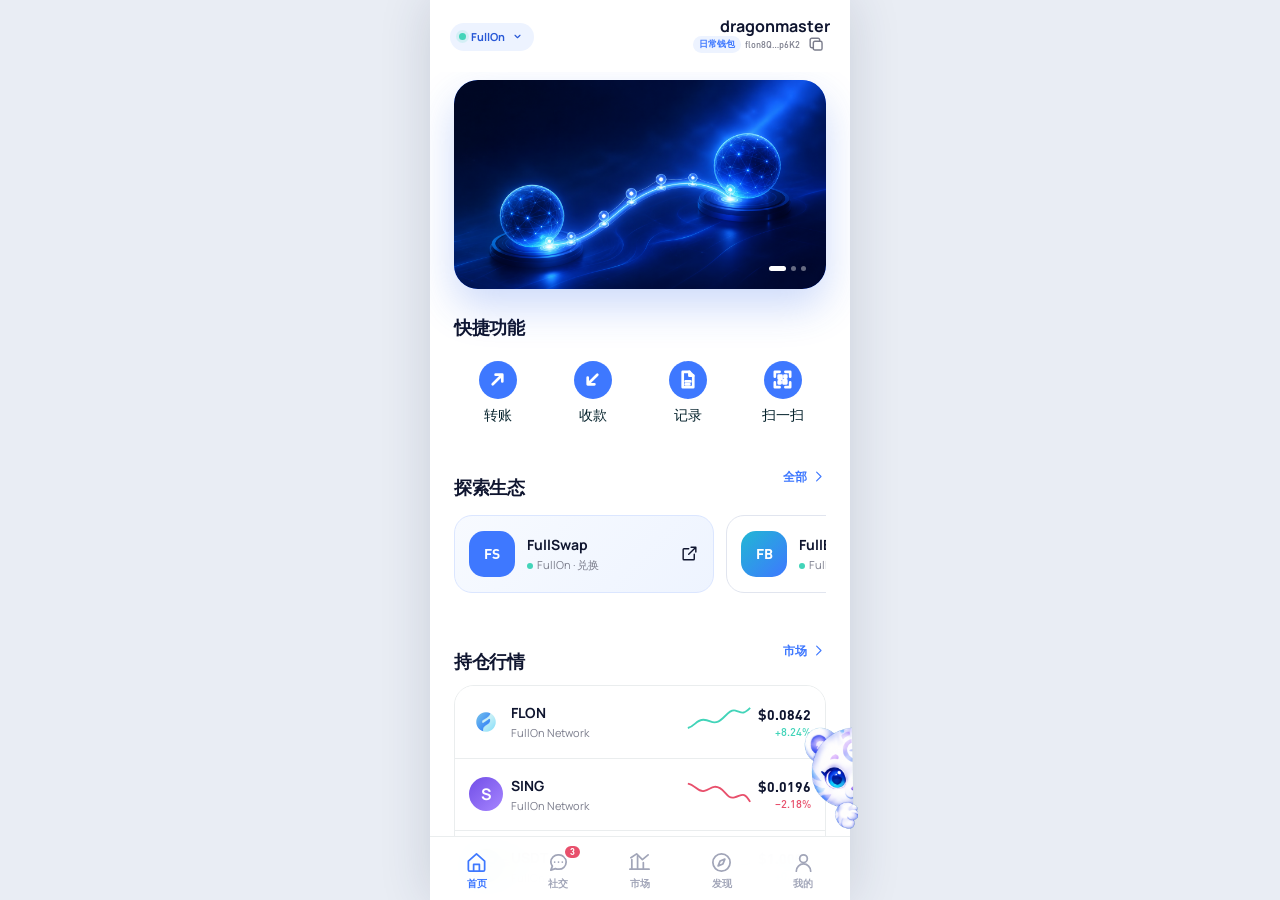
==== UI&UX/v1/index.html @ ede5edf1 "feat(ui): 新增 Hufu Wallet 移动端 UI 设计规范与交互原型 - 新增 .ui-design 设计工作区与 DESIGN.md 设计规范 - 新增 UI&UX 与原型设计 v1 " ====
<!doctype html>
<html lang="zh-CN">
<head>
  <meta charset="utf-8">
  <meta name="viewport" content="width=device-width, initial-scale=1, viewport-fit=cover">
  <meta name="theme-color" content="#ffffff">
  <meta name="description" content="Hufu Wallet · UI/UX v1 正式视觉设计稿">
  <title>Hufu Wallet · UI/UX v1</title>
  <link rel="stylesheet" href="ui.css?v=31">
</head>
<body>
  <a class="skip-link" href="#main-content">跳到主要内容</a>
  <svg class="svg-sprite" aria-hidden="true">
    <symbol id="i-home" viewBox="0 0 24 24"><path d="M3.5 10.5 12 3l8.5 7.5v9a1.5 1.5 0 0 1-1.5 1.5H5a1.5 1.5 0 0 1-1.5-1.5z"/><path d="M9 21v-7h6v7"/></symbol>
    <symbol id="i-social" viewBox="0 0 24 24"><path d="M20 11.5a7.5 7.5 0 0 1-8 7.5 9.4 9.4 0 0 1-3.2-.6L4 20l1.6-4.2A7.6 7.6 0 0 1 4 11.5 7.5 7.5 0 0 1 12 4a7.5 7.5 0 0 1 8 7.5Z"/><path d="M8 11.5h.01M12 11.5h.01M16 11.5h.01"/></symbol>
    <symbol id="i-market" viewBox="0 0 24 24"><path d="M4 19V9M10 19V5M16 19v-7M22 19H2"/><path d="m3 7 6-4 6 6 6-5"/></symbol>
    <symbol id="i-discover" viewBox="0 0 24 24"><circle cx="12" cy="12" r="9"/><path d="m15.5 8.5-2 5-5 2 2-5z"/></symbol>
    <symbol id="i-profile" viewBox="0 0 24 24"><circle cx="12" cy="8" r="4"/><path d="M4.5 21a7.5 7.5 0 0 1 15 0"/></symbol>
    <symbol id="i-chevron" viewBox="0 0 24 24"><path d="m8 10 4 4 4-4"/></symbol>
    <symbol id="i-right" viewBox="0 0 24 24"><path d="m9 5 7 7-7 7"/></symbol>
    <symbol id="i-copy" viewBox="0 0 24 24"><rect x="8" y="8" width="11" height="11" rx="2"/><path d="M16 8V6a2 2 0 0 0-2-2H6a2 2 0 0 0-2 2v8a2 2 0 0 0 2 2h2"/></symbol>
    <symbol id="i-bell" viewBox="0 0 24 24"><path d="M18 8a6 6 0 0 0-12 0c0 7-3 7-3 9h18c0-2-3-2-3-9"/><path d="M10 21h4"/></symbol>
    <symbol id="i-settings" viewBox="0 0 24 24"><circle cx="12" cy="12" r="3"/><path d="M19.4 15a1.8 1.8 0 0 0 .4 2l.1.1-2.8 2.8-.1-.1a1.8 1.8 0 0 0-2-.4 1.8 1.8 0 0 0-1.1 1.6v.2H10V21a1.8 1.8 0 0 0-1.1-1.6 1.8 1.8 0 0 0-2 .4l-.1.1L4 17.1l.1-.1a1.8 1.8 0 0 0 .4-2A1.8 1.8 0 0 0 3 13.9h-.2V10H3a1.8 1.8 0 0 0 1.6-1.1 1.8 1.8 0 0 0-.4-2L4 6.8 6.8 4l.1.1a1.8 1.8 0 0 0 2 .4A1.8 1.8 0 0 0 10 3V2.8h3.9V3a1.8 1.8 0 0 0 1.1 1.6 1.8 1.8 0 0 0 2-.4l.1-.1 2.8 2.8-.1.1a1.8 1.8 0 0 0-.4 2 1.8 1.8 0 0 0 1.6 1.1h.2V14H21a1.8 1.8 0 0 0-1.6 1Z"/></symbol>
    <symbol id="i-search" viewBox="0 0 24 24"><circle cx="11" cy="11" r="7"/><path d="m20 20-4-4"/></symbol>
    <symbol id="i-send" viewBox="0 0 24 24"><path d="m21 3-7 18-4-7-7-4z"/><path d="M10 14 21 3"/></symbol>
    <symbol id="i-receive" viewBox="0 0 24 24"><path d="M12 3v12M7 10l5 5 5-5"/><path d="M5 21h14"/></symbol>
    <symbol id="i-history" viewBox="0 0 24 24"><path d="M3 12a9 9 0 1 0 3-6.7L3 8"/><path d="M3 3v5h5M12 7v5l3 2"/></symbol>
    <symbol id="i-scan" viewBox="0 0 24 24"><path d="M4 9V4h5M15 4h5v5M20 15v5h-5M9 20H4v-5"/><path d="M8 8h3v3H8zM14 8h2v2h-2zM8 14h2v2H8zM13 13h3v3h-3z"/></symbol>
    <symbol id="i-transfer-up" viewBox="0 0 24 24"><path d="M7 17 17 7M10 7h7v7"/></symbol>
    <symbol id="i-receive-down" viewBox="0 0 24 24"><path d="M17 7 7 17M14 17H7v-7"/></symbol>
    <symbol id="i-transaction-file" viewBox="0 0 24 24"><path d="M7 4h7l4 4v12H7z"/><path d="M14 4v4h4M10 14h5M10 17h4"/></symbol>
    <symbol id="i-plus" viewBox="0 0 24 24"><path d="M12 5v14M5 12h14"/></symbol>
    <symbol id="i-more" viewBox="0 0 24 24"><circle cx="5" cy="12" r="1"/><circle cx="12" cy="12" r="1"/><circle cx="19" cy="12" r="1"/></symbol>
    <symbol id="i-eye" viewBox="0 0 24 24"><path d="M2 12s3.5-6 10-6 10 6 10 6-3.5 6-10 6S2 12 2 12Z"/><circle cx="12" cy="12" r="2.5"/></symbol>
    <symbol id="i-eye-off" viewBox="0 0 24 24"><path d="m3 3 18 18M10.5 6.2A10.4 10.4 0 0 1 12 6c6.5 0 10 6 10 6a17 17 0 0 1-2.2 2.8M6.2 6.2A16.3 16.3 0 0 0 2 12s3.5 6 10 6a9.8 9.8 0 0 0 3.8-.7"/></symbol>
    <symbol id="i-shield" viewBox="0 0 24 24"><path d="M12 3 4.5 6v5.5c0 4.8 3.2 8 7.5 9.5 4.3-1.5 7.5-4.7 7.5-9.5V6z"/><path d="m9 12 2 2 4-4"/></symbol>
    <symbol id="i-wallet" viewBox="0 0 24 24"><path d="M4 6.5h14a2 2 0 0 1 2 2V19H5a2 2 0 0 1-2-2V6a2 2 0 0 1 2-2h11"/><path d="M15 11h6v4h-6a2 2 0 0 1 0-4Z"/></symbol>
    <symbol id="i-grid" viewBox="0 0 24 24"><rect x="4" y="4" width="6" height="6" rx="1"/><rect x="14" y="4" width="6" height="6" rx="1"/><rect x="4" y="14" width="6" height="6" rx="1"/><rect x="14" y="14" width="6" height="6" rx="1"/></symbol>
    <symbol id="i-spark" viewBox="0 0 24 24"><path d="m12 2 1.4 5.1L18 9l-4.6 1.9L12 16l-1.4-5.1L6 9l4.6-1.9zM19 15l.7 2.3L22 18l-2.3.7L19 21l-.7-2.3L16 18l2.3-.7z"/></symbol>
    <symbol id="i-close" viewBox="0 0 24 24"><path d="m6 6 12 12M18 6 6 18"/></symbol>
    <symbol id="i-minimize" viewBox="0 0 24 24"><path d="M6 12h12"/></symbol>
    <symbol id="i-expand" viewBox="0 0 24 24"><path d="M9 4H4v5M15 4h5v5M20 15v5h-5M4 15v5h5"/></symbol>
    <symbol id="i-external" viewBox="0 0 24 24"><path d="M14 4h6v6M20 4l-9 9"/><path d="M18 13v6a1 1 0 0 1-1 1H5a1 1 0 0 1-1-1V7a1 1 0 0 1 1-1h6"/></symbol>
    <symbol id="i-lock" viewBox="0 0 24 24"><rect x="5" y="10" width="14" height="11" rx="2"/><path d="M8 10V7a4 4 0 0 1 8 0v3"/></symbol>
    <symbol id="i-user-plus" viewBox="0 0 24 24"><circle cx="9" cy="8" r="4"/><path d="M2 21a7 7 0 0 1 14 0M19 8v6M16 11h6"/></symbol>
  </svg>

  <div id="app-frame">
    <main id="main-content" class="page-stack">
      <!-- ============ 首页 ============ -->
      <section class="page-view is-active" data-view="home" aria-labelledby="home-title">
        <header class="appbar home-appbar">
          <button class="network-pill" type="button" data-action="open-wallet" aria-label="切换当前网络">
            <span class="network-dot"></span>
            <span class="wallet-network">FullOn</span>
            <svg class="icon icon-xs"><use href="#i-chevron"></use></svg>
          </button>
          <div class="account-main">
            <button class="account-wallet-button" type="button" data-action="open-wallet" aria-label="切换当前钱包">
              <span class="account-copy">
                <strong class="account-nickname context-label">dragonmaster</strong>
                <span class="account-address-line"><span class="account-tag wallet-name">日常钱包</span><span class="header-account-meta"><span class="wallet-address">flon8Q…p6K2</span></span></span>
              </span>
            </button>
            <button class="account-address-copy" type="button" data-action="copy-address" aria-label="复制当前钱包地址"><svg class="icon icon-sm"><use href="#i-copy"></use></svg></button>
          </div>
        </header>

        <div class="page-content home-content">
          <h1 id="home-title" class="sr-only">首页</h1>

          <section class="home-state-card" data-home-state-card hidden aria-live="polite">
            <span class="state-illustration"><svg class="icon icon-lg"><use href="#i-wallet"></use></svg></span>
            <span class="eyebrow" data-state-kicker>开始使用 Hufu</span>
            <h2 data-state-title>创建你的第一个钱包</h2>
            <p data-state-copy>创建、导入钱包，或通过 RWID 恢复账户控制权。</p>
            <div class="state-actions" data-state-actions></div>
          </section>

          <section class="hero-carousel" aria-label="FullBridge 重点推荐" data-hero-carousel>
            <button class="hero-carousel-link" type="button" data-action="open-bridge" aria-label="查看 FullBridge 跨链推荐">
              <span class="hero-carousel-track">
                <span class="hero-slide is-active" data-hero-slide><img src="assets/images/home/banner/fullbridge-path.png" alt=""></span>
                <span class="hero-slide" data-hero-slide><img src="assets/images/home/banner/fullbridge-networks.png" alt=""></span>
                <span class="hero-slide" data-hero-slide><img src="assets/images/home/banner/fullbridge-tracking.png" alt=""></span>
              </span>
            </button>
            <div class="hero-pagination" aria-hidden="true">
              <span class="is-active" data-hero-dot="0"></span>
              <span data-hero-dot="1"></span>
              <span data-hero-dot="2"></span>
            </div>
          </section>

          <section class="quick-section" aria-labelledby="quick-title">
            <div class="section-heading compact-heading"><h2 id="quick-title">快捷功能</h2></div>
            <div class="quick-grid" role="group" aria-label="首页快捷功能">
              <button class="quick-action" type="button" data-action="open-transfer">
                <span class="quick-icon"><span class="quick-icon-front"><svg class="icon"><use href="#i-transfer-up"></use></svg></span></span>
                <span class="quick-label">转账</span>
              </button>
              <button class="quick-action" type="button" data-action="open-receive">
                <span class="quick-icon"><span class="quick-icon-front"><svg class="icon"><use href="#i-receive-down"></use></svg></span></span>
                <span class="quick-label">收款</span>
              </button>
              <button class="quick-action quick-action-history" type="button" data-action="open-history">
                <span class="quick-icon"><span class="quick-icon-front"><svg class="icon"><use href="#i-transaction-file"></use></svg></span></span>
                <span class="quick-label">记录</span>
              </button>
              <button class="quick-action quick-action-scan" type="button" data-action="open-scan">
                <span class="quick-icon"><span class="quick-icon-front"><svg class="icon"><use href="#i-scan"></use></svg></span></span>
                <span class="quick-label">扫一扫</span>
              </button>
            </div>
          </section>

          <section aria-labelledby="ecosystem-title">
            <div class="section-heading">
              <h2 id="ecosystem-title">探索生态</h2>
              <button class="text-link" type="button" data-view-target="discover">全部<svg class="icon icon-xs"><use href="#i-right"></use></svg></button>
            </div>
            <div class="dapp-scroller">
              <button class="dapp-card dapp-card-primary" type="button" data-action="open-dapp" data-dapp="FullSwap" data-domain="fullswap.flon.network" data-network="FullOn">
                <span class="dapp-logo logo-swap">FS</span>
                <span class="dapp-copy"><strong>FullSwap</strong><small><span class="verified-dot"></span>FullOn · 兑换</small></span>
                <svg class="icon icon-sm"><use href="#i-external"></use></svg>
              </button>
              <button class="dapp-card" type="button" data-action="open-bridge">
                <span class="dapp-logo logo-bridge">FB</span>
                <span class="dapp-copy"><strong>FullBridge</strong><small><span class="verified-dot"></span>FullOn · 跨链</small></span>
                <svg class="icon icon-sm"><use href="#i-external"></use></svg>
              </button>
            </div>
          </section>

          <section aria-labelledby="holding-title">
            <div class="section-heading">
              <h2 id="holding-title">持仓行情</h2>
              <button class="text-link" type="button" data-view-target="market">市场<svg class="icon icon-xs"><use href="#i-right"></use></svg></button>
            </div>
            <div class="market-card">
              <button class="market-row" type="button" data-action="open-market-detail" data-symbol="FLON">
                <img class="coin-logo" src="assets/images/dapplogo/flon.png" alt="FLON">
                <span class="coin-name"><strong>FLON</strong><small>FullOn Network</small></span>
                <span class="sparkline up-line" aria-hidden="true"><svg viewBox="0 0 72 28"><path d="M2 24c8-2 9-9 17-9s9 5 16 2 12-14 19-12 8 5 16-3"/></svg></span>
                <span class="price"><strong>$0.0842</strong><small class="up">+8.24%</small></span>
              </button>
              <button class="market-row" type="button" data-action="open-market-detail" data-symbol="SING">
                <span class="coin-logo letter-logo sing-logo">S</span>
                <span class="coin-name"><strong>SING</strong><small>FullOn Network</small></span>
                <span class="sparkline down-line" aria-hidden="true"><svg viewBox="0 0 72 28"><path d="M2 5c8 1 11 10 18 8s10-7 17-3 8 12 16 10 10-7 17 5"/></svg></span>
                <span class="price"><strong>$0.0196</strong><small class="down">−2.18%</small></span>
              </button>
              <button class="market-row" type="button" data-action="open-market-detail" data-symbol="USDT">
                <img class="coin-logo" src="assets/images/icon/USDT.png" alt="USDT">
                <span class="coin-name"><strong>USDT</strong><small>FullOn Network</small></span>
                <span class="sparkline up-line" aria-hidden="true"><svg viewBox="0 0 72 28"><path d="M2 18c8 0 10-3 18-2s10 4 17 2 11-5 17-4 10 2 16-1"/></svg></span>
                <span class="price"><strong>$1.0002</strong><small class="up">+0.02%</small></span>
              </button>
            </div>
          </section>

          <section aria-labelledby="news-title">
            <div class="section-heading"><h2 id="news-title">市场快讯</h2><button class="text-link" type="button" data-action="toast" data-message="已加载更多市场快讯">更多<svg class="icon icon-xs"><use href="#i-right"></use></svg></button></div>
            <div class="news-list" role="list">
              <article class="news-card" role="listitem">
                <h3>FullBridge 新增跨链状态追踪能力</h3>
                <p>每一步链上确认都能被清晰识别，异常状态支持快速定位。</p>
                <time datetime="2026-08-05T12:30:00+08:00">12:30 · 来源 FullOn Network</time>
              </article>
              <article class="news-card" role="listitem">
                <h3>FullOn 网络 Gas 费回落至本周低位</h3>
                <p>当前链上交易成本较昨日下降，转账与合约交互活跃度同步回升。</p>
                <time datetime="2026-08-05T11:45:00+08:00">11:45 · 来源 链上数据</time>
              </article>
              <article class="news-card" role="listitem">
                <h3>USDT 跨链流动性持续提升</h3>
                <p>主要流动性池深度保持稳定，近一小时大额兑换滑点有所收窄。</p>
                <time datetime="2026-08-05T10:20:00+08:00">10:20 · 来源 市场数据</time>
              </article>
            </div>
          </section>
        </div>
      </section>

      <!-- ============ 社交 ============ -->
      <section class="page-view" data-view="social" aria-labelledby="social-title" hidden>
        <header class="appbar">
          <div><span class="eyebrow">钱包身份已连接</span><h1 id="social-title">社交</h1></div>
          <div class="appbar-actions">
            <button class="icon-button" type="button" aria-label="搜索用户"><svg class="icon"><use href="#i-search"></use></svg></button>
            <button class="icon-button" type="button" aria-label="添加联系人"><svg class="icon"><use href="#i-user-plus"></use></svg></button>
          </div>
        </header>
        <div class="page-content social-content">
          <button class="search-field" type="button" data-action="toast" data-message="搜索用户、群聊或钱包账户名"><svg class="icon icon-sm"><use href="#i-search"></use></svg><span>搜索用户、群聊或账户名</span></button>
          <section aria-labelledby="recent-dapp-title">
            <div class="section-heading compact-heading"><h2 id="recent-dapp-title">最近访问</h2><button class="text-link" type="button" data-view-target="discover">管理</button></div>
            <div class="recent-dapps">
              <button type="button" data-action="open-dapp" data-dapp="FullSwap" data-domain="fullswap.flon.network" data-network="FullOn"><span class="dapp-logo logo-swap">FS</span><span>FullSwap</span></button>
              <button type="button" data-action="open-bridge"><span class="dapp-logo logo-bridge">FB</span><span>FullBridge</span></button>
              <button type="button" data-action="toast" data-message="发现更多 FullOn 生态应用"><span class="dapp-logo logo-more"><svg class="icon"><use href="#i-grid"></use></svg></span><span>更多</span></button>
            </div>
          </section>
          <section aria-labelledby="messages-title">
            <div class="section-heading compact-heading"><h2 id="messages-title">消息</h2><span class="section-meta">3 条未读</span></div>
            <div class="chat-list">
              <button class="chat-row" type="button" data-action="toast" data-message="打开 FullOn Builder 群聊">
                <span class="chat-avatar group-avatar">FO<span class="online-dot"></span></span>
                <span class="chat-copy"><span><strong>FullOn Builder</strong><time>12:48</time></span><small>Leo：新的跨链状态页已经上线</small></span>
                <span class="unread-badge">2</span>
              </button>
              <button class="chat-row" type="button" data-action="toast" data-message="打开 Alice 的会话">
                <span class="chat-avatar alice-avatar">A<span class="online-dot"></span></span>
                <span class="chat-copy"><span><strong>Alice.flon</strong><time>昨天</time></span><small>收到了，感谢！</small></span>
                <span class="unread-badge">1</span>
              </button>
              <button class="chat-row" type="button" data-action="toast" data-message="打开 Web3 安全课堂">
                <span class="chat-avatar safety-avatar"><svg class="icon"><use href="#i-shield"></use></svg></span>
                <span class="chat-copy"><span><strong>Web3 安全课堂</strong><time>周一</time></span><small>不要向任何人分享助记词</small></span>
              </button>
              <button class="chat-row" type="button" data-action="toast" data-message="打开 Bob 的会话">
                <span class="chat-avatar bob-avatar">B</span>
                <span class="chat-copy"><span><strong>Bob.sol</strong><time>8月2日</time></span><small>[DApp 卡片] FullSwap</small></span>
              </button>
            </div>
          </section>
          <aside class="security-note"><svg class="icon"><use href="#i-shield"></use></svg><p><strong>资产操作始终由你确认</strong><span>聊天消息不会自动触发转账、授权或签名。</span></p></aside>
        </div>
      </section>

      <!-- ============ 市场 ============ -->
      <section class="page-view" data-view="market" aria-labelledby="market-title" hidden>
        <header class="appbar">
          <div><span class="eyebrow">公开市场数据</span><h1 id="market-title">市场</h1></div>
          <button class="icon-button" type="button" aria-label="搜索币种"><svg class="icon"><use href="#i-search"></use></svg></button>
        </header>
        <div class="page-content market-content">
          <div class="segmented-control" role="tablist" aria-label="行情分类">
            <button class="is-active" type="button" role="tab" aria-selected="true">自选</button>
            <button type="button" role="tab" aria-selected="false">FullOn</button>
            <button type="button" role="tab" aria-selected="false">主流币</button>
          </div>
          <section class="market-hero" aria-labelledby="flon-market-title">
            <div class="market-hero-top"><div><span class="coin-pair">FLON / USDT</span><h2 id="flon-market-title">$0.0842</h2><span class="up">+8.24% 今日</span></div><span class="live-pill"><span></span>实时</span></div>
            <svg class="large-chart" viewBox="0 0 340 112" role="img" aria-label="FLON 今日价格呈上升趋势"><defs><linearGradient id="chartFill" x1="0" y1="0" x2="0" y2="1"><stop offset="0" stop-color="#42d4b9" stop-opacity=".3"/><stop offset="1" stop-color="#42d4b9" stop-opacity="0"/></linearGradient></defs><path class="chart-area" d="M0 92C25 84 36 89 56 71s31-10 51-19 30-32 54-21 37 16 60 3 29-6 49-15 37-3 70-19V112H0Z"/><path class="chart-line" d="M0 92C25 84 36 89 56 71s31-10 51-19 30-32 54-21 37 16 60 3 29-6 49-15 37-3 70-19"/></svg>
            <div class="chart-range"><button type="button">1H</button><button class="is-active" type="button">1D</button><button type="button">1W</button><button type="button">1M</button><button type="button">1Y</button></div>
            <button class="secondary-button market-cta" type="button" data-action="open-dapp" data-dapp="FullSwap" data-domain="fullswap.flon.network" data-network="FullOn">前往 FullSwap 市场<svg class="icon icon-sm"><use href="#i-external"></use></svg></button>
          </section>
          <section aria-labelledby="market-list-title">
            <div class="section-heading compact-heading"><h2 id="market-list-title">行情列表</h2><span class="section-meta">更新于 13:42</span></div>
            <div class="market-card market-card-flat">
              <button class="market-row market-row-wide" type="button" data-action="open-market-detail" data-symbol="FLON"><img class="coin-logo" src="assets/images/dapplogo/flon.png" alt="FLON"><span class="coin-name"><strong>FLON</strong><small>FLON / USDT</small></span><span class="price"><strong>$0.0842</strong><small class="up">+8.24%</small></span></button>
              <button class="market-row market-row-wide" type="button" data-action="open-market-detail" data-symbol="SING"><span class="coin-logo letter-logo sing-logo">S</span><span class="coin-name"><strong>SING</strong><small>SING / USDT</small></span><span class="price"><strong>$0.0196</strong><small class="down">−2.18%</small></span></button>
              <button class="market-row market-row-wide" type="button" data-action="open-market-detail" data-symbol="BTC"><img class="coin-logo" src="assets/images/icon/BTC.png" alt="BTC"><span class="coin-name"><strong>Bitcoin</strong><small>BTC / USDT</small></span><span class="price"><strong>$116,842</strong><small class="up">+1.46%</small></span></button>
              <button class="market-row market-row-wide" type="button" data-action="open-market-detail" data-symbol="ETH"><img class="coin-logo" src="assets/images/icon/ETH.png" alt="ETH"><span class="coin-name"><strong>Ethereum</strong><small>ETH / USDT</small></span><span class="price"><strong>$3,742.16</strong><small class="down">−0.62%</small></span></button>
            </div>
          </section>
          <aside class="data-note"><span>数据仅供参考，不构成投资建议</span><button type="button" data-action="toast" data-message="行情数据来源与更新时间说明">数据说明</button></aside>
        </div>
      </section>

      <!-- ============ 发现 ============ -->
      <section class="page-view" data-view="discover" aria-labelledby="discover-title" hidden>
        <header class="appbar discover-appbar">
          <h1 id="discover-title" class="sr-only">发现</h1>
          <button class="search-field discover-header-search" type="button" data-action="toast" data-message="搜索 DApp 名称、类型或域名"><svg class="icon icon-sm"><use href="#i-search"></use></svg><span>搜索 DApp 名称、类型或域名</span></button>
          <button class="icon-button discover-history-button" type="button" aria-label="DApp 浏览历史" title="DApp 浏览历史" data-action="toast" data-message="打开 DApp 浏览历史"><svg class="icon"><use href="#i-history"></use></svg></button>
        </header>
        <div class="page-content discover-content">
          <section class="featured-dapp" aria-label="FullOn 生态精选">
            <span class="featured-kicker">FULLON 精选</span>
            <h2>发现可信的<br>链上应用</h2>
            <p>打开前核对域名、网络和权限范围</p>
            <button type="button" data-action="open-dapp" data-dapp="FullSwap" data-domain="fullswap.flon.network" data-network="FullOn" data-logo="FS">探索 FullSwap<svg class="icon icon-sm"><use href="#i-right"></use></svg></button>
          </section>
          <div class="chain-chips" role="list" aria-label="公链筛选">
            <button class="is-active" type="button">全部</button><button type="button"><img src="assets/images/dapplogo/flon.png" alt="">FullOn</button><button type="button"><img src="assets/images/icon/ETH.png" alt="">Ethereum</button><button type="button"><span aria-hidden="true">◎</span>Solana</button>
          </div>
          <section aria-labelledby="fullon-apps-title">
            <div class="section-heading"><h2 id="fullon-apps-title">FullOn 生态</h2></div>
            <div class="discover-grid">
              <button class="discover-card" type="button" data-action="open-dapp" data-dapp="FullSwap" data-domain="fullswap.flon.network" data-network="FullOn" data-logo="FS"><span class="dapp-logo logo-swap">FS</span><span><strong>FullSwap</strong><small>兑换 · 流动性</small></span><span class="verified-label"><svg class="icon icon-xs"><use href="#i-shield"></use></svg>已核验</span></button>
              <button class="discover-card" type="button" data-action="open-dapp" data-dapp="FullBridge" data-domain="fullbridge.flon.network" data-network="FullOn" data-logo="FB"><span class="dapp-logo logo-bridge">FB</span><span><strong>FullBridge</strong><small>跨链 · 资产桥</small></span><span class="verified-label"><svg class="icon icon-xs"><use href="#i-shield"></use></svg>已核验</span></button>
              <button class="discover-card" type="button" data-action="open-dapp" data-dapp="FullOn RWA" data-domain="rwa.flon.network" data-network="FullOn" data-logo="R"><span class="dapp-logo logo-rwa">R</span><span><strong>FullOn RWA</strong><small>RWA · 资产服务</small></span><span class="verified-label"><svg class="icon icon-xs"><use href="#i-shield"></use></svg>已核验</span></button>
              <button class="discover-card" type="button" data-action="open-dapp" data-dapp="Red Packet" data-domain="redpacket.flon.network" data-network="FullOn" data-logo="RP"><span class="dapp-logo logo-redpacket">RP</span><span><strong>Red Packet</strong><small>社交 · 数字红包</small></span><span class="verified-label"><svg class="icon icon-xs"><use href="#i-shield"></use></svg>已核验</span></button>
            </div>
          </section>
          <aside class="security-note"><svg class="icon"><use href="#i-lock"></use></svg><p><strong>打开前始终确认</strong><span>DApp 名称、目标域名、当前网络与风险提示。</span></p></aside>
        </div>
      </section>

      <!-- ============ 我的 ============ -->
      <section class="page-view profile-view" data-view="profile" aria-labelledby="profile-title" hidden>
        <header class="appbar profile-appbar">
          <button class="profile-identity" type="button" data-action="toast" data-message="查看社交与链上身份"><img src="assets/images/about_us/hufu.png" alt="Hufu 头像"><span><span class="eyebrow">PROFILE</span><strong id="profile-title">dragonmaster</strong></span></button>
          <div class="appbar-actions"><button class="icon-button" type="button" aria-label="通知"><svg class="icon"><use href="#i-bell"></use></svg></button><button class="icon-button" type="button" aria-label="设置"><svg class="icon"><use href="#i-settings"></use></svg></button></div>
        </header>
        <div class="page-content profile-content">
          <section class="wallet-card" aria-labelledby="wallet-card-title">
            <div class="wallet-card-glow" aria-hidden="true"></div>
            <div class="wallet-card-top"><div><span>当前钱包</span><h2 id="wallet-card-title" class="wallet-name">日常钱包</h2></div><button class="wallet-switch" type="button" data-action="open-wallet"><span class="network-dot light-dot"></span><span class="wallet-network">FullOn</span><svg class="icon icon-xs"><use href="#i-chevron"></use></svg></button></div>
            <div class="wallet-value"><div class="wallet-value-label"><span>总资产估值</span><button type="button" aria-label="隐藏或显示资产" data-action="toggle-assets"><svg class="icon icon-sm asset-eye"><use href="#i-eye"></use></svg></button></div><strong class="asset-value">$24,860.42</strong><small class="asset-subvalue">≈ 24,856.90 USDT</small></div>
            <div class="wallet-card-footer"><div class="wallet-chain-account"><span><small>当前账户 · dragonmaster</small><strong class="wallet-address">flon8Q…p6K2</strong></span><button type="button" aria-label="复制当前钱包地址" data-action="copy-address"><svg class="icon icon-sm"><use href="#i-copy"></use></svg></button></div><button class="wallet-detail-button" type="button" data-action="toast" data-message="进入钱包详情：资产卡、快捷功能与完整资产列表">钱包详情<svg class="icon icon-sm"><use href="#i-right"></use></svg></button></div>
          </section>

          <section class="profile-section" aria-labelledby="asset-preview-title">
            <div class="section-heading compact-heading"><h2 id="asset-preview-title">资产预览</h2><div class="asset-tabs"><button class="is-active" type="button">代币</button><button type="button">NFT</button><button type="button" data-action="toast" data-message="进入完整资产列表">全部</button></div></div>
            <div class="asset-list">
              <button class="asset-row" type="button"><img src="assets/images/dapplogo/flon.png" alt="FLON"><span><strong>FLON</strong><small>FullOn Network</small></span><span><strong>185,420.80</strong><small>$15,615.94</small></span></button>
              <button class="asset-row" type="button"><img src="assets/images/icon/USDT.png" alt="USDT"><span><strong>USDT</strong><small>FullOn Network</small></span><span><strong>8,240.20</strong><small>$8,241.85</small></span></button>
              <button class="asset-row" type="button"><span class="coin-logo letter-logo sing-logo">S</span><span><strong>SING</strong><small>FullOn Network</small></span><span><strong>51,160.00</strong><small>$1,002.73</small></span></button>
            </div>
          </section>

          <section class="menu-group" aria-label="账户与钱包管理">
            <button class="menu-row" type="button" data-action="open-security"><span class="menu-icon shield-bg"><svg class="icon"><use href="#i-shield"></use></svg></span><span class="menu-copy"><strong>身份与安全</strong><small>RWID 已绑定 · 安全状态良好</small></span><span class="status-label success-label">安全</span><svg class="icon icon-sm"><use href="#i-right"></use></svg></button>
            <button class="menu-row" type="button" data-action="open-wallet"><span class="menu-icon wallet-bg"><svg class="icon"><use href="#i-wallet"></use></svg></span><span class="menu-copy"><strong>钱包管理</strong><small>3 个多链钱包 · 本地昵称</small></span><svg class="icon icon-sm"><use href="#i-right"></use></svg></button>
            <button class="menu-row" type="button" data-view-target="discover"><span class="menu-icon dapp-bg"><svg class="icon"><use href="#i-grid"></use></svg></span><span class="menu-copy"><strong>DApp 管理</strong><small>连接、授权、收藏与最近访问</small></span><svg class="icon icon-sm"><use href="#i-right"></use></svg></button>
          </section>

          <section class="menu-group" aria-label="Aime 与通用设置">
            <div class="menu-row aime-setting-row"><span class="menu-icon aime-bg"><svg class="icon"><use href="#i-spark"></use></svg></span><span class="menu-copy"><strong>Aime 智能助手</strong><small>页面解答 · DApp 导航 · 隐私设置</small></span><button class="switch is-on" type="button" role="switch" aria-checked="true" aria-label="开启或关闭 Aime" data-action="toggle-aime"><span></span></button></div>
            <button class="menu-row" type="button" data-action="toast" data-message="打开通用设置"><span class="menu-icon settings-bg"><svg class="icon"><use href="#i-settings"></use></svg></span><span class="menu-copy"><strong>通用设置</strong><small>语言、货币、网络、主题与通知</small></span><svg class="icon icon-sm"><use href="#i-right"></use></svg></button>
          </section>

          <div class="profile-footer"><img src="assets/images/about_us/hufu.png" alt=""><span>Hufu Wallet · v1 UI/UX</span></div>
        </div>
      </section>
    </main>

    <button class="aime-fab is-collapsed" type="button" data-state="peek" aria-label="展开 Aime 智能助手" aria-description="点击可展开 Aime" title="点击展开 Aime">
      <span class="aime-fab-bubble"><svg class="icon" aria-hidden="true"><use href="#i-spark"></use></svg><span>问问 Aime</span></span>
      <span class="aime-fab-arrow" aria-hidden="true"></span>
      <span class="aime-pet-visual" aria-hidden="true"></span>
    </button>

    <nav class="bottom-nav canvas-fixed" aria-label="主导航">
      <button class="nav-item is-active" type="button" data-nav="home" aria-current="page"><svg class="icon"><use href="#i-home"></use></svg><span>首页</span></button>
      <button class="nav-item" type="button" data-nav="social"><span class="nav-icon-wrap"><svg class="icon"><use href="#i-social"></use></svg><span class="nav-badge">3</span></span><span>社交</span></button>
      <button class="nav-item" type="button" data-nav="market"><svg class="icon"><use href="#i-market"></use></svg><span>市场</span></button>
      <button class="nav-item" type="button" data-nav="discover"><svg class="icon"><use href="#i-discover"></use></svg><span>发现</span></button>
      <button class="nav-item" type="button" data-nav="profile"><svg class="icon"><use href="#i-profile"></use></svg><span>我的</span></button>
    </nav>

    <div class="modal-backdrop canvas-fixed" data-overlay hidden></div>

    <section class="bottom-sheet dapp-confirm-sheet canvas-fixed" data-modal="dapp-confirm" role="dialog" aria-modal="true" aria-labelledby="dapp-confirm-title" hidden>
      <div class="sheet-handle" aria-hidden="true"></div>
      <div class="sheet-header"><div><span class="eyebrow">打开前确认</span><h2 id="dapp-confirm-title">确认访问 DApp</h2></div><button class="icon-button" type="button" data-close-modal aria-label="关闭"><svg class="icon"><use href="#i-close"></use></svg></button></div>
      <div class="sheet-content">
        <div class="dapp-confirm-head"><span class="dapp-logo logo-swap" data-dapp-confirm-logo>FS</span><div><strong data-dapp-confirm-name>FullSwap</strong><span class="verified-label"><svg class="icon icon-xs"><use href="#i-shield"></use></svg>安全信息已展示</span></div></div>
        <dl class="confirm-list">
          <div><dt>目标域名</dt><dd data-dapp-confirm-domain>fullswap.flon.network</dd></div>
          <div><dt>所需网络</dt><dd data-dapp-confirm-network>FullOn</dd></div>
          <div><dt>当前账户</dt><dd><span class="wallet-name">日常钱包</span> · <span class="wallet-address">flon8Q…p6K2</span></dd></div>
          <div><dt>即将执行</dt><dd>仅打开应用，不自动连接钱包</dd></div>
        </dl>
        <div class="dapp-confirm-actions"><button class="ghost-button dapp-cancel-button" type="button" data-close-modal>取消</button><button class="primary-button" type="button" data-action="confirm-dapp" data-initial-focus>确认打开<svg class="icon icon-sm"><use href="#i-external"></use></svg></button></div>
      </div>
    </section>

    <section class="bottom-sheet canvas-fixed" data-modal="wallet" role="dialog" aria-modal="true" aria-labelledby="wallet-sheet-title" hidden>
      <div class="sheet-handle" aria-hidden="true"></div>
      <div class="sheet-header"><div><span class="eyebrow">当前操作上下文</span><h2 id="wallet-sheet-title">选择钱包与网络</h2></div><button class="icon-button" type="button" data-close-modal aria-label="关闭"><svg class="icon"><use href="#i-close"></use></svg></button></div>
      <div class="sheet-content">
        <div class="wallet-options">
          <button class="wallet-option is-selected" type="button" data-wallet="日常钱包" data-network="FullOn" data-address="flon8Q…p6K2"><span class="wallet-option-icon fullon-icon"><img src="assets/images/dapplogo/flon.png" alt=""></span><span><strong>日常钱包</strong><small>FullOn · dragonmaster · flon8Q…p6K2</small></span><span class="checkmark">✓</span></button>
          <button class="wallet-option" type="button" data-wallet="储蓄钱包" data-network="Ethereum" data-address="0x72A1…91E4"><span class="wallet-option-icon"><img src="assets/images/icon/ETH.png" alt=""></span><span><strong>储蓄钱包</strong><small>Ethereum · 0x72A1…91E4</small></span><span class="checkmark">✓</span></button>
          <button class="wallet-option" type="button" data-wallet="工作钱包" data-network="Solana" data-address="7Nu3…mS2a"><span class="wallet-option-icon"><span aria-hidden="true">◎</span></span><span><strong>工作钱包</strong><small>Solana · 7Nu3…mS2a</small></span><span class="checkmark">✓</span></button>
        </div>
        <div class="prototype-state-control">
          <span class="field-label">首页演示状态</span>
          <div class="state-chips" role="group" aria-label="切换首页演示状态">
            <button class="is-active" type="button" data-demo-state="ready">正常</button>
            <button type="button" data-demo-state="empty">无资产</button>
            <button type="button" data-demo-state="none">无钱包</button>
            <button type="button" data-demo-state="error">加载失败</button>
          </div>
        </div>
        <button class="ghost-button full-width" type="button" data-action="open-nickname">编辑当前钱包昵称</button>
        <button class="secondary-button full-width" type="button" data-action="toast" data-message="进入钱包管理"><svg class="icon icon-sm"><use href="#i-plus"></use></svg>管理或添加钱包</button>
      </div>
    </section>
  </div>

  <script src="vendor/lottie.min.js"></script>
  <script src="components/aime_animation_component.js?v=1"></script>
  <script src="assets/aime/components/aime_idle.component.js?v=1"></script>
  <script src="assets/aime/components/aime_thinking.component.js?v=1"></script>
  <script src="assets/aime/components/aime_greeting.component.js?v=1"></script>
  <script src="assets/aime/components/aime_peek.component.js?v=1"></script>
  <script src="ui.js?v=21"></script>
</body>
</html>
---- UI&UX/v1/ui.css ----
@import url("../../原型设计/v1/styles.css");

/*
 * UI/UX v1 uses the same mobile-canvas shell as the interaction prototype.
 * .html-ui-design = mobile: there is no desktop editorial/device layout.
 */
:root {
  --canvas-w: 420px;
  --canvas-inset: max(0px, calc((100% - var(--canvas-w)) / 2));
}

html,
body {
  min-width: 320px;
  min-height: 100dvh;
  overflow: hidden;
  background: #e9edf4;
}

#app-frame {
  width: 100%;
  height: 100dvh;
  max-width: var(--canvas-w);
  min-height: 100dvh;
  margin: 0 auto;
  overflow: hidden;
  background: var(--surface);
}

.news-list {
  display: grid;
  gap: 12px;
}

.news-list .news-card h3 {
  margin-top: 0;
}

.account-main {
  display: grid;
  grid-template-rows: 24px 20px;
  grid-template-columns: minmax(0, auto) 28px;
  gap: 0 2px;
  align-items: center;
  padding: 0;
}

.account-wallet-button {
  grid-row: 1 / 3;
  grid-column: 1 / 3;
  min-width: 0;
  min-height: 48px;
  padding: 4px 0 4px 10px;
  background: transparent;
  text-align: right;
}

.account-main .account-copy {
  width: 100%;
  max-width: 194px;
}

.account-address-line {
  display: flex;
  align-items: center;
  justify-content: flex-end;
  gap: 4px;
  width: 100%;
  max-width: 100%;
  padding-right: 30px;
  box-sizing: border-box;
}

.account-address-line .header-account-meta {
  margin-top: 0;
}

.account-tag {
  flex: 0 0 auto;
  max-width: 92px;
  padding: 2px 6px;
  overflow: hidden;
  color: var(--brand);
  background: var(--brand-soft);
  border-radius: 999px;
  font-size: 9px;
  font-weight: 700;
  line-height: 1.35;
  text-overflow: ellipsis;
  white-space: nowrap;
}

.account-nickname {
  flex: 0 0 auto;
  align-self: flex-end;
  color: var(--text);
  font-size: 14px;
}

.account-address-copy {
  position: relative;
  z-index: 1;
  display: grid;
  grid-row: 2;
  grid-column: 2;
  place-items: center;
  width: 28px;
  height: 20px;
  padding: 0;
  color: var(--text-2);
  background: transparent;
  border-radius: 8px;
  transform: translateY(-2px);
}

.account-address-copy::before {
  position: absolute;
  inset: -12px -8px;
  content: "";
}

.account-address-copy:active {
  color: var(--brand);
  background: var(--brand-soft);
}

.profile-content .wallet-card {
  isolation: isolate;
  min-height: 0;
  padding: 24px 22px 20px;
  background:
    radial-gradient(circle at 92% -4%, rgba(141, 183, 245, 0.18), transparent 30%),
    linear-gradient(145deg, #132a61 0%, #2454c8 58%, #3374dd 100%);
  border: 1px solid rgba(255, 255, 255, 0.16);
  border-radius: 26px;
  box-shadow: 0 18px 38px rgba(33, 79, 181, 0.24);
}

.profile-content .wallet-card::before {
  position: absolute;
  z-index: -1;
  right: -74px;
  bottom: 24px;
  width: 154px;
  height: 154px;
  border: 30px solid rgba(255, 255, 255, 0.035);
  border-radius: 50%;
  content: "";
}

.profile-content .wallet-card-glow {
  top: -132px;
  right: -104px;
  width: 220px;
  height: 220px;
  background: radial-gradient(circle, rgba(255, 255, 255, 0.08), transparent 64%);
}

.profile-content .wallet-card-top {
  align-items: flex-start;
}

.profile-content .wallet-card-top > div > span {
  color: rgba(255, 255, 255, 0.66);
  font-size: 10px;
  font-weight: 700;
  letter-spacing: 0.08em;
}

.profile-content .wallet-card-top h2 {
  margin-top: 6px;
  font-size: 21px;
  line-height: 1.2;
}

.profile-content .wallet-switch {
  gap: 7px;
  padding: 0 12px;
  background: rgba(255, 255, 255, 0.12);
  border: 1px solid rgba(255, 255, 255, 0.16);
  border-radius: 14px;
  backdrop-filter: blur(10px);
}

.profile-content .wallet-switch:active,
.profile-content .wallet-detail-button:active,
.profile-content .wallet-chain-account button:active {
  background: rgba(255, 255, 255, 0.22);
}

.profile-content .wallet-value {
  display: block;
  margin-top: 30px;
}

.profile-content .wallet-value-label {
  display: flex;
  align-items: center;
  gap: 4px;
  height: 44px;
  margin-bottom: -5px;
}

.profile-content .wallet-value-label > span {
  color: rgba(255, 255, 255, 0.68);
  font-size: 11px;
  font-weight: 600;
}

.profile-content .wallet-value-label > button {
  display: grid;
  place-items: center;
  width: 44px;
  height: 44px;
  padding: 0;
  color: rgba(255, 255, 255, 0.82);
  background: transparent;
  border-radius: 12px;
}

.profile-content .wallet-value > strong {
  margin: 0;
  font-size: clamp(30px, 9vw, 36px);
  line-height: 1.08;
  letter-spacing: -0.025em;
}

.profile-content .wallet-value > small {
  margin-top: 7px;
  color: rgba(255, 255, 255, 0.68);
  font-size: 11px;
}

.profile-content .wallet-card-footer {
  position: relative;
  z-index: 2;
  display: grid;
  grid-template-columns: minmax(0, 1fr) auto;
  align-items: center;
  gap: 6px;
  margin-top: 24px;
  padding: 8px 8px 8px 14px;
  background: rgba(8, 27, 74, 0.28);
  border: 1px solid rgba(255, 255, 255, 0.1);
  border-radius: 17px;
  backdrop-filter: blur(12px);
}

.profile-content .wallet-chain-account {
  display: grid;
  grid-template-columns: minmax(0, 1fr) 44px;
  align-items: center;
  gap: 2px;
  min-width: 0;
  margin: 0;
}

.profile-content .wallet-chain-account > span {
  display: flex;
  min-width: 0;
  flex-direction: column;
  gap: 4px;
}

.profile-content .wallet-chain-account small {
  overflow: hidden;
  color: rgba(255, 255, 255, 0.56);
  font-size: 9px;
  font-weight: 700;
  letter-spacing: 0.06em;
  text-overflow: ellipsis;
  white-space: nowrap;
}

.profile-content .wallet-chain-account strong {
  overflow: hidden;
  color: rgba(255, 255, 255, 0.9);
  font-size: 10px;
  font-weight: 600;
  text-overflow: ellipsis;
  white-space: nowrap;
}

.profile-content .wallet-chain-account button {
  width: 44px;
  height: 44px;
  color: rgba(255, 255, 255, 0.82);
  background: transparent;
}

.profile-content .wallet-detail-button {
  position: static;
  min-height: 44px;
  padding: 0 11px;
  background: rgba(255, 255, 255, 0.12);
  border: 1px solid rgba(255, 255, 255, 0.1);
  border-radius: 13px;
  font-size: 10px;
  font-weight: 700;
  white-space: nowrap;
}

.profile-content .wallet-switch:focus-visible,
.profile-content .wallet-value-label > button:focus-visible,
.profile-content .wallet-chain-account button:focus-visible,
.profile-content .wallet-detail-button:focus-visible {
  outline: 2px solid #fff;
  outline-offset: 2px;
}

.aime-pet-visual {
  animation: none;
  background: center / contain no-repeat var(--aime-fallback-image, none);
  filter: none;
  transition: none;
}

.aime-fab[data-state="peek"] .aime-pet-visual:not(.is-lottie-ready) {
  background-position: 7% 50%;
  background-size: 150% 150%;
}

.aime-fab:hover .aime-pet-visual,
.aime-fab:focus-visible .aime-pet-visual {
  filter: none;
}

.aime-pet-visual.is-lottie-ready {
  background-image: none;
}

.aime-pet-visual img,
.aime-pet-visual svg,
.aime-pet-visual canvas {
  display: block;
  width: 100%;
  height: 100%;
  object-fit: contain;
}

.aime-fab.is-collapsed {
  right: calc(var(--canvas-inset) - 8px);
  width: 108px;
  height: auto;
  padding: 0;
  background: transparent;
  border: 0;
  border-radius: 0;
  box-shadow: none;
  clip-path: none;
}

.aime-fab.is-collapsed .aime-pet-visual {
  display: block;
}

.aime-fab.is-collapsed .aime-fab-bubble,
.aime-fab.is-collapsed .aime-fab-arrow,
.aime-fab.is-transitioning .aime-fab-bubble,
.aime-fab.is-transitioning .aime-fab-arrow {
  display: none;
}

.aime-fab.is-collapsed:focus-visible {
  outline: none;
}

.aime-fab[data-state="thinking"] .aime-fab-bubble span {
  font-size: 0;
}

.aime-fab[data-state="thinking"] .aime-fab-bubble span::after {
  content: "Aime 思考中";
  font-size: 13px;
}

.aime-fab {
  right: calc(var(--canvas-inset) + 16px);
}

.scan-frame {
  display: grid;
  place-items: center;
  width: 176px;
  height: 176px;
  margin: 8px auto 24px;
  color: var(--brand);
  background: var(--brand-soft);
  border: 2px solid var(--brand);
  border-radius: 12px;
}

.sheet-note {
  color: var(--text-2);
  text-align: center;
}

.hero-carousel {
  position: relative;
  aspect-ratio: 16 / 9;
  overflow: hidden;
  background: var(--brand-dark);
  border-radius: 24px;
  box-shadow: 0 18px 40px rgba(45, 101, 235, 0.24);
}

.home-content > .hero-carousel {
  margin-top: 0;
}

.quick-grid {
  display: grid;
  grid-template-columns: repeat(4, minmax(0, 1fr));
  gap: 8px;
  margin-right: 0;
  padding-right: 0;
  overflow: visible;
}

.quick-grid::-webkit-scrollbar {
  display: none;
}

.quick-action {
  display: flex;
  flex-direction: column;
  align-items: center;
  justify-content: center;
  gap: 6px;
  min-width: 0;
  min-height: 78px;
  padding: 4px 0;
  color: #06232d;
  background: transparent;
  border: 0;
  border-radius: 12px;
  font-size: 14px;
  font-weight: 500;
  line-height: 1;
  scroll-snap-align: start;
  transition: color 150ms ease, background-color 150ms ease, opacity 150ms ease;
}

.quick-action-history {
  min-width: 0;
}

.quick-action-scan {
  min-width: 0;
}

.quick-action:hover {
  color: #06232d;
  background: transparent;
}

.quick-action:active {
  opacity: 0.72;
}

.quick-action:focus-visible {
  outline: 3px solid rgba(62, 120, 255, 0.42);
  outline-offset: 2px;
}

.quick-icon {
  position: relative;
  display: grid;
  flex: 0 0 44px;
  place-items: center;
  width: 44px;
  height: 44px;
  color: #fff;
  background: transparent;
  border-radius: 50%;
}

.quick-icon-front {
  position: relative;
  z-index: 1;
  display: grid;
  place-items: center;
  width: 38px;
  height: 38px;
  background: var(--brand);
  border-radius: 50%;
}

.quick-icon-front .icon {
  width: 23px;
  height: 23px;
  stroke-width: 2.8;
}

.quick-label {
  white-space: nowrap;
}

.discover-content {
  min-width: 0;
}

.discover-appbar {
  gap: 12px;
}

.discover-header-search {
  flex: 1 1 auto;
  min-width: 0;
  min-height: 48px;
  overflow: hidden;
}

.discover-header-search span {
  overflow: hidden;
  text-overflow: ellipsis;
  white-space: nowrap;
}

.discover-history-button {
  flex: 0 0 44px;
  width: 44px;
  height: 44px;
}

.chain-chips {
  align-items: center;
  min-width: 0;
  min-height: 49px;
  margin-top: 12px;
}

.chain-chips button {
  display: inline-flex;
  align-items: center;
  justify-content: center;
  gap: 6px;
  height: 44px;
  min-height: 44px;
  white-space: nowrap;
}

.chain-chips button img,
.chain-chips button > span[aria-hidden="true"] {
  display: grid;
  flex: 0 0 20px;
  place-items: center;
  width: 20px;
  height: 20px;
  object-fit: contain;
  border-radius: 50%;
}

.featured-dapp,
.discover-grid,
.discover-card {
  min-width: 0;
}

.featured-dapp {
  width: 100%;
}

.discover-content > .featured-dapp {
  height: 184px;
  min-height: 184px;
  margin-top: 16px;
  padding: 16px 18px;
}

.discover-content > .featured-dapp h2 {
  margin: 4px 0;
  font-size: 21px;
  line-height: 1.18;
}

.discover-content > .featured-dapp p {
  margin-bottom: 8px;
  line-height: 1.45;
}

.discover-card > span:not(.dapp-logo):not(.verified-label) {
  display: flex;
  flex-direction: column;
  gap: 3px;
  width: 100%;
  min-width: 0;
}

.discover-card > span:not(.dapp-logo):not(.verified-label) strong,
.discover-card > span:not(.dapp-logo):not(.verified-label) small {
  display: block;
  overflow: hidden;
  text-overflow: ellipsis;
  white-space: nowrap;
}

.discover-card > span:not(.dapp-logo):not(.verified-label) strong {
  font-size: 14px;
}

.discover-card > span:not(.dapp-logo):not(.verified-label) small {
  color: var(--text-2);
  font-size: 11px;
}

.discover-card .verified-label {
  margin-top: auto;
}

.dapp-confirm-sheet {
  max-height: min(82dvh, 680px);
}

.dapp-confirm-sheet .dapp-confirm-head {
  padding: 0 2px 14px;
}

.dapp-confirm-sheet .confirm-list {
  border: 1px solid var(--divider);
}

.dapp-confirm-actions {
  display: grid;
  grid-template-columns: minmax(0, 0.85fr) minmax(0, 1.35fr);
  gap: 10px;
  margin-top: 16px;
}

.dapp-confirm-actions button {
  min-height: 48px;
}

.dapp-cancel-button {
  color: var(--text-2);
  background: var(--grouped);
}

.hero-carousel-link,
.hero-carousel-track,
.hero-slide,
.hero-slide img {
  display: block;
  width: 100%;
  height: 100%;
}

.hero-carousel-link {
  padding: 0;
  overflow: hidden;
  background: transparent;
  border: 0;
  border-radius: inherit;
}

.hero-carousel-link:focus-visible {
  outline: 3px solid #fff;
  outline-offset: -5px;
}

.hero-carousel-track {
  position: relative;
}

.hero-slide {
  position: absolute;
  inset: 0;
  opacity: 0;
  transform: scale(1.025);
  transition: opacity 520ms ease, transform 800ms ease;
}

.hero-slide.is-active {
  z-index: 1;
  opacity: 1;
  transform: scale(1);
}

.hero-slide img {
  object-fit: cover;
}

.hero-carousel .hero-pagination {
  z-index: 2;
}

@media (prefers-reduced-motion: reduce) {
  .hero-slide {
    transition: none;
  }

  .quick-action {
    transition: none;
  }
}
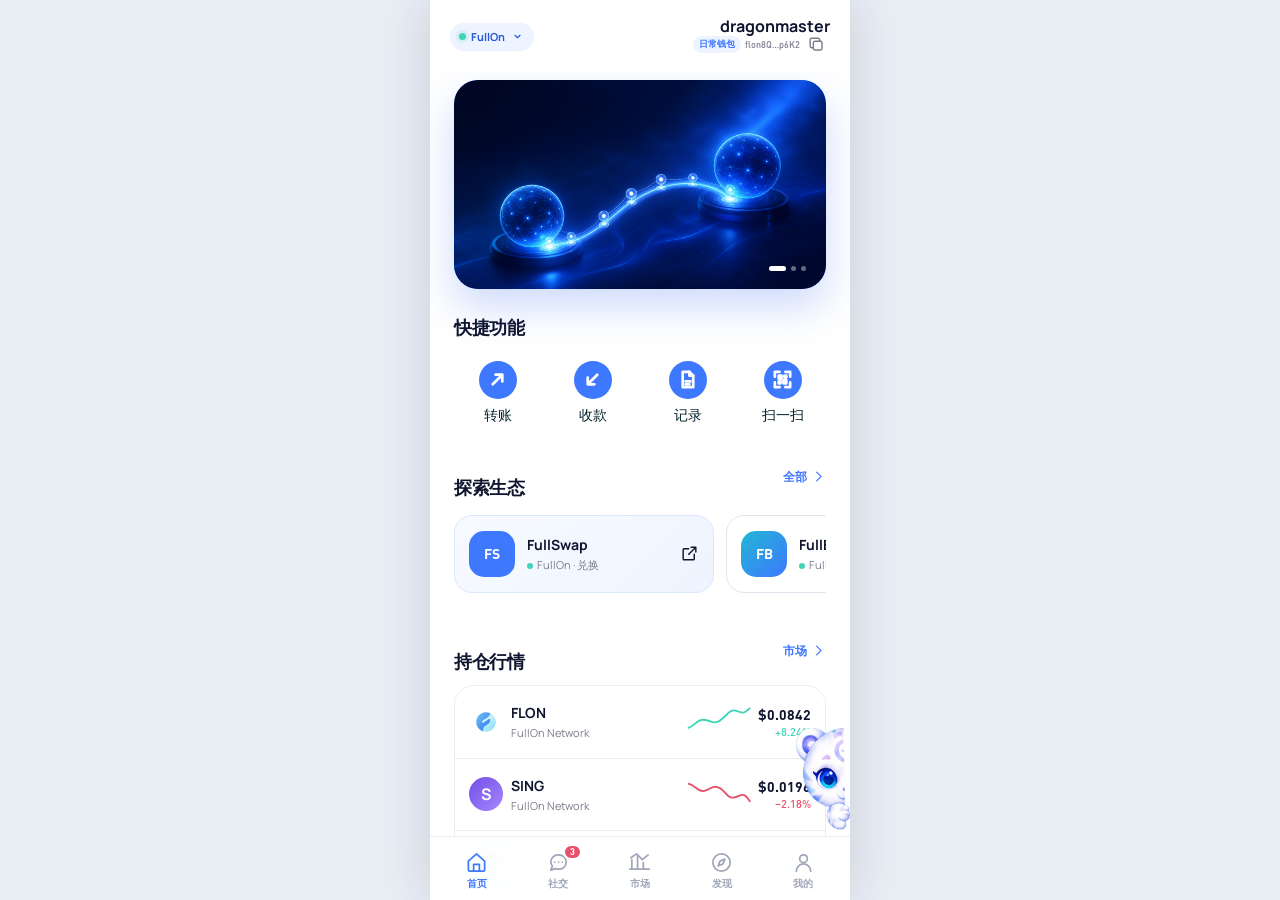
==== commit 63a6101e: "feat(ui): AIMe 高清化与原型设计页面扩展 - UI&UX v1：AIMe 动画升级 512px 高清图片图层与矢量眼睑 - UI&UX v1：组件拆分 animationData 与 f" ====
--- a/UI&UX/v1/index.html
+++ b/UI&UX/v1/index.html
@@ -6,7 +6,7 @@
   <meta name="theme-color" content="#ffffff">
   <meta name="description" content="Hufu Wallet · UI/UX v1 正式视觉设计稿">
   <title>Hufu Wallet · UI/UX v1</title>
-  <link rel="stylesheet" href="ui.css?v=31">
+  <link rel="stylesheet" href="ui.css?v=45">
 </head>
 <body>
   <a class="skip-link" href="#main-content">跳到主要内容</a>
@@ -299,9 +299,9 @@
         <div class="page-content profile-content">
           <section class="wallet-card" aria-labelledby="wallet-card-title">
             <div class="wallet-card-glow" aria-hidden="true"></div>
-            <div class="wallet-card-top"><div><span>当前钱包</span><h2 id="wallet-card-title" class="wallet-name">日常钱包</h2></div><button class="wallet-switch" type="button" data-action="open-wallet"><span class="network-dot light-dot"></span><span class="wallet-network">FullOn</span><svg class="icon icon-xs"><use href="#i-chevron"></use></svg></button></div>
-            <div class="wallet-value"><div class="wallet-value-label"><span>总资产估值</span><button type="button" aria-label="隐藏或显示资产" data-action="toggle-assets"><svg class="icon icon-sm asset-eye"><use href="#i-eye"></use></svg></button></div><strong class="asset-value">$24,860.42</strong><small class="asset-subvalue">≈ 24,856.90 USDT</small></div>
-            <div class="wallet-card-footer"><div class="wallet-chain-account"><span><small>当前账户 · dragonmaster</small><strong class="wallet-address">flon8Q…p6K2</strong></span><button type="button" aria-label="复制当前钱包地址" data-action="copy-address"><svg class="icon icon-sm"><use href="#i-copy"></use></svg></button></div><button class="wallet-detail-button" type="button" data-action="toast" data-message="进入钱包详情：资产卡、快捷功能与完整资产列表">钱包详情<svg class="icon icon-sm"><use href="#i-right"></use></svg></button></div>
+            <div class="wallet-card-top"><div class="wallet-value-label"><span id="wallet-card-title">总资产估值</span><button type="button" aria-label="隐藏或显示资产" data-action="toggle-assets"><svg class="icon icon-sm asset-eye"><use href="#i-eye"></use></svg></button></div><button class="wallet-switch" type="button" data-action="open-wallet"><span class="network-dot light-dot"></span><span class="wallet-network">FullOn</span><svg class="icon icon-xs"><use href="#i-chevron"></use></svg></button></div>
+            <div class="wallet-value"><strong class="asset-value">$24,860.42</strong><small class="asset-subvalue">≈ 24,856.90 USDT</small></div>
+            <div class="wallet-card-footer"><div class="wallet-chain-account"><span><small class="wallet-account-meta"><span class="wallet-context-tag wallet-name">日常钱包</span><span aria-hidden="true">·</span><span class="context-label">dragonmaster</span></small><strong class="wallet-address">flon8Q…p6K2</strong></span><button type="button" aria-label="复制当前钱包地址" data-action="copy-address"><svg class="icon icon-sm"><use href="#i-copy"></use></svg></button></div><button class="wallet-detail-button" type="button" data-action="toast" data-message="进入钱包详情：资产卡、快捷功能与完整资产列表">钱包详情<svg class="icon icon-sm"><use href="#i-right"></use></svg></button></div>
           </section>
 
           <section class="profile-section" aria-labelledby="asset-preview-title">
@@ -330,7 +330,7 @@
     </main>
 
     <button class="aime-fab is-collapsed" type="button" data-state="peek" aria-label="展开 Aime 智能助手" aria-description="点击可展开 Aime" title="点击展开 Aime">
-      <span class="aime-fab-bubble"><svg class="icon" aria-hidden="true"><use href="#i-spark"></use></svg><span>问问 Aime</span></span>
+      <span class="aime-fab-bubble"><span>问问 Aime</span></span>
       <span class="aime-fab-arrow" aria-hidden="true"></span>
       <span class="aime-pet-visual" aria-hidden="true"></span>
     </button>
@@ -385,11 +385,11 @@
   </div>
 
   <script src="vendor/lottie.min.js"></script>
-  <script src="components/aime_animation_component.js?v=1"></script>
-  <script src="assets/aime/components/aime_idle.component.js?v=1"></script>
-  <script src="assets/aime/components/aime_thinking.component.js?v=1"></script>
-  <script src="assets/aime/components/aime_greeting.component.js?v=1"></script>
-  <script src="assets/aime/components/aime_peek.component.js?v=1"></script>
-  <script src="ui.js?v=21"></script>
+  <script src="components/aime_animation_component.js?v=2"></script>
+  <script src="assets/aime/components/aime_idle.component.js?v=3"></script>
+  <script src="assets/aime/components/aime_thinking.component.js?v=3"></script>
+  <script src="assets/aime/components/aime_greeting.component.js?v=3"></script>
+  <script src="assets/aime/components/aime_peek.component.js?v=3"></script>
+  <script src="ui.js?v=22"></script>
 </body>
 </html>
--- a/UI&UX/v1/ui.css
+++ b/UI&UX/v1/ui.css
@@ -157,20 +157,7 @@
 }
 
 .profile-content .wallet-card-top {
-  align-items: flex-start;
-}
-
-.profile-content .wallet-card-top > div > span {
-  color: rgba(255, 255, 255, 0.66);
-  font-size: 10px;
-  font-weight: 700;
-  letter-spacing: 0.08em;
-}
-
-.profile-content .wallet-card-top h2 {
-  margin-top: 6px;
-  font-size: 21px;
-  line-height: 1.2;
+  align-items: center;
 }
 
 .profile-content .wallet-switch {
@@ -190,7 +177,7 @@
 
 .profile-content .wallet-value {
   display: block;
-  margin-top: 30px;
+  margin-top: 14px;
 }
 
 .profile-content .wallet-value-label {
@@ -198,13 +185,14 @@
   align-items: center;
   gap: 4px;
   height: 44px;
-  margin-bottom: -5px;
+  min-width: 0;
 }
 
 .profile-content .wallet-value-label > span {
   color: rgba(255, 255, 255, 0.68);
   font-size: 11px;
-  font-weight: 600;
+  font-weight: 700;
+  letter-spacing: 0.04em;
 }
 
 .profile-content .wallet-value-label > button {
@@ -272,6 +260,36 @@
   white-space: nowrap;
 }
 
+.profile-content .wallet-account-meta {
+  display: flex;
+  align-items: center;
+  gap: 3px;
+  min-width: 0;
+  letter-spacing: 0;
+}
+
+.profile-content .wallet-context-tag {
+  display: inline-block;
+  flex: 0 0 auto;
+  max-width: 88px;
+  padding: 2px 5px;
+  overflow: hidden;
+  color: rgba(255, 255, 255, 0.92);
+  background: rgba(255, 255, 255, 0.13);
+  border: 1px solid rgba(255, 255, 255, 0.16);
+  border-radius: 999px;
+  font-size: 9px;
+  font-weight: 700;
+  line-height: 1.35;
+  text-overflow: ellipsis;
+  white-space: nowrap;
+}
+
+.profile-content .wallet-account-meta .context-label {
+  overflow: hidden;
+  text-overflow: ellipsis;
+}
+
 .profile-content .wallet-chain-account strong {
   overflow: hidden;
   color: rgba(255, 255, 255, 0.9);
@@ -291,7 +309,7 @@
 .profile-content .wallet-detail-button {
   position: static;
   min-height: 44px;
-  padding: 0 11px;
+  padding: 0 6px;
   background: rgba(255, 255, 255, 0.12);
   border: 1px solid rgba(255, 255, 255, 0.1);
   border-radius: 13px;
@@ -327,6 +345,66 @@
 
 .aime-pet-visual.is-lottie-ready {
   background-image: none;
+}
+
+.aime-fab-bubble {
+  color: #26345f;
+  background: linear-gradient(135deg, rgba(255, 255, 255, 0.88), rgba(226, 236, 255, 0.64));
+  border: 1px solid rgba(255, 255, 255, 0.92);
+  box-shadow: 0 10px 28px rgba(44, 70, 140, 0.16), inset 0 0 0 0.75px rgba(62, 120, 255, 0.28), inset 0 1px 0 rgba(255, 255, 255, 0.96);
+  -webkit-backdrop-filter: blur(18px) saturate(160%);
+  backdrop-filter: blur(18px) saturate(160%);
+}
+
+.aime-fab-arrow {
+  position: relative;
+  z-index: 2;
+  width: 10px;
+  height: 10px;
+  margin-top: 2px;
+  margin-bottom: -5px;
+  background: rgba(242, 247, 255, 0.76);
+  border: 1px solid rgba(62, 120, 255, 0.52);
+  border-radius: 50%;
+  clip-path: none;
+}
+
+.aime-fab-arrow::before,
+.aime-fab-arrow::after {
+  position: absolute;
+  content: "";
+  background: rgba(242, 247, 255, 0.76);
+  border: 1px solid rgba(62, 120, 255, 0.52);
+  border-radius: 50%;
+  box-sizing: border-box;
+  -webkit-backdrop-filter: blur(8px) saturate(150%);
+  backdrop-filter: blur(8px) saturate(150%);
+}
+
+.aime-fab-arrow::before {
+  top: 7px;
+  left: 9px;
+  width: 6px;
+  height: 6px;
+}
+
+.aime-fab-arrow::after {
+  top: 13px;
+  left: 16px;
+  width: 4px;
+  height: 4px;
+}
+
+.aime-fab:not(.is-collapsed) .aime-pet-visual {
+  transform: translateX(22px);
+}
+
+.aime-fab:not(.is-collapsed) .aime-fab-bubble {
+  transform: translate(18px, -18px);
+}
+
+.aime-fab:not(.is-collapsed) .aime-fab-arrow {
+  transform: translate(32px, -14px) scaleX(-1);
 }
 
 .aime-pet-visual img,
@@ -339,7 +417,7 @@
 }
 
 .aime-fab.is-collapsed {
-  right: calc(var(--canvas-inset) - 8px);
+  right: var(--canvas-inset);
   width: 108px;
   height: auto;
   padding: 0;
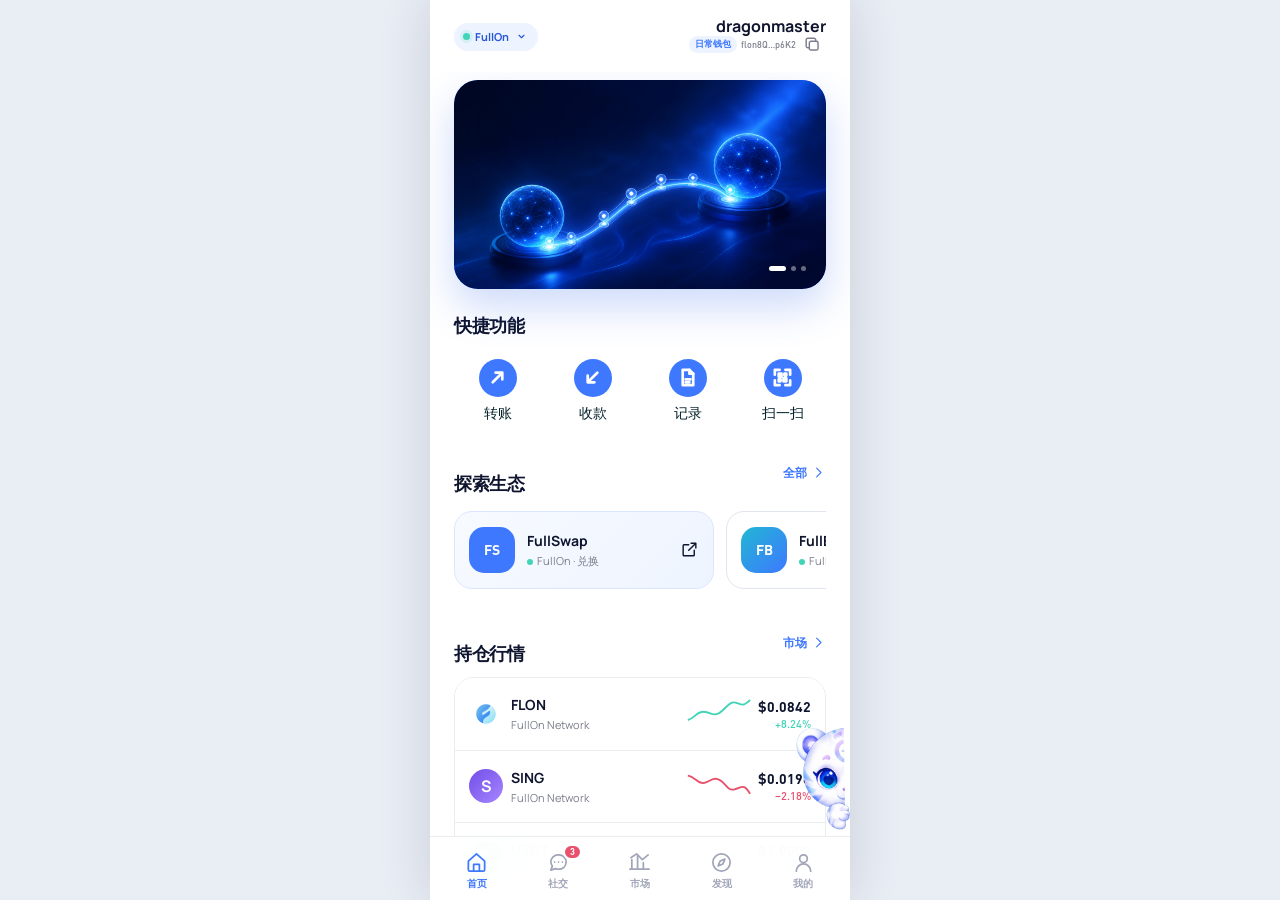
==== commit cab958fa: "feat(ui): 完善市场 Tab 筛选、周期切换与快讯模块 - 原型设计 v1：新增市场行情分类、周期切换、排序与快讯展开 - 原型设计 v1：行情列表扩展至 7 个币种并添加迷你走势图 - 原型" ====
--- a/UI&UX/v1/index.html
+++ b/UI&UX/v1/index.html
@@ -6,7 +6,7 @@
   <meta name="theme-color" content="#ffffff">
   <meta name="description" content="Hufu Wallet · UI/UX v1 正式视觉设计稿">
   <title>Hufu Wallet · UI/UX v1</title>
-  <link rel="stylesheet" href="ui.css?v=45">
+  <link rel="stylesheet" href="ui.css?v=46">
 </head>
 <body>
   <a class="skip-link" href="#main-content">跳到主要内容</a>
--- a/UI&UX/v1/ui.css
+++ b/UI&UX/v1/ui.css
@@ -7,6 +7,10 @@
 :root {
   --canvas-w: 420px;
   --canvas-inset: max(0px, calc((100% - var(--canvas-w)) / 2));
+  --page-gutter: 24px;
+  --appbar-gutter: 24px;
+  --section-gap: 24px;
+  --content-bottom-gap: 24px;
 }
 
 html,
@@ -25,6 +29,26 @@
   margin: 0 auto;
   overflow: hidden;
   background: var(--surface);
+}
+
+.appbar {
+  padding-right: var(--appbar-gutter);
+  padding-left: var(--appbar-gutter);
+}
+
+.page-content {
+  padding-right: var(--page-gutter);
+  padding-bottom: calc(var(--nav-h) + var(--safe-bottom) + var(--content-bottom-gap));
+  padding-left: var(--page-gutter);
+}
+
+.quick-section,
+.page-content > section {
+  margin-top: var(--section-gap);
+}
+
+.dapp-scroller {
+  padding-bottom: 8px;
 }
 
 .news-list {
@@ -771,3 +795,10 @@
     transition: none;
   }
 }
+
+@media (max-width: 359px) {
+  :root {
+    --page-gutter: 18px;
+    --appbar-gutter: 14px;
+  }
+}
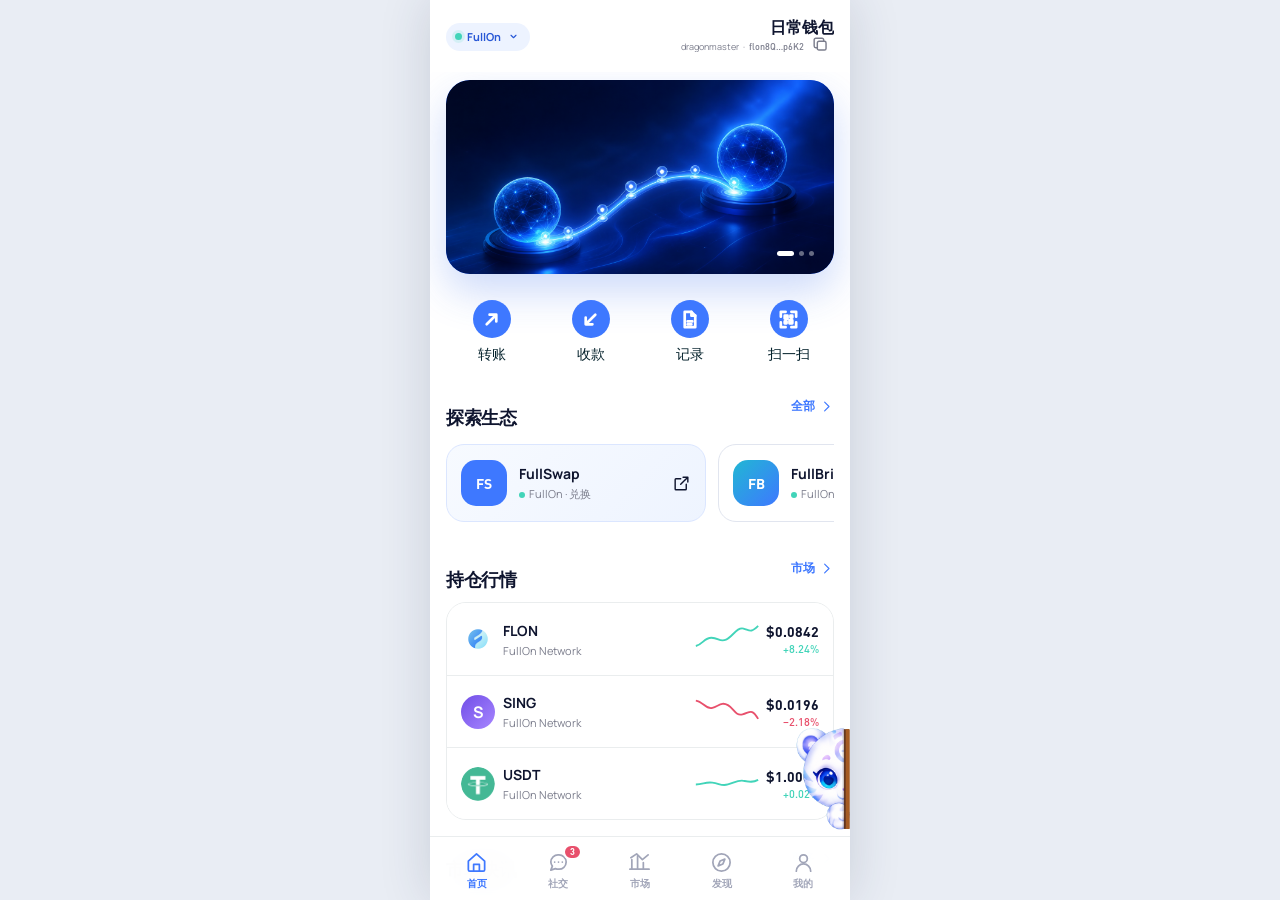
==== commit a6655564: "refactor(ui): 重构 UI&UX v1，新增 AIMe peek2 与市场搜索排序 - UI&UX v1：删除对 原型设计/v1 的样式依赖，新增 base.css - UI&UX v1：" ====
--- a/UI&UX/v1/index.html
+++ b/UI&UX/v1/index.html
@@ -6,7 +6,7 @@
   <meta name="theme-color" content="#ffffff">
   <meta name="description" content="Hufu Wallet · UI/UX v1 正式视觉设计稿">
   <title>Hufu Wallet · UI/UX v1</title>
-  <link rel="stylesheet" href="ui.css?v=46">
+  <link rel="stylesheet" href="ui.css?v=80">
 </head>
 <body>
   <a class="skip-link" href="#main-content">跳到主要内容</a>
@@ -18,6 +18,7 @@
     <symbol id="i-profile" viewBox="0 0 24 24"><circle cx="12" cy="8" r="4"/><path d="M4.5 21a7.5 7.5 0 0 1 15 0"/></symbol>
     <symbol id="i-chevron" viewBox="0 0 24 24"><path d="m8 10 4 4 4-4"/></symbol>
     <symbol id="i-right" viewBox="0 0 24 24"><path d="m9 5 7 7-7 7"/></symbol>
+    <symbol id="i-back" viewBox="0 0 24 24"><path d="m15 5-7 7 7 7"/></symbol>
     <symbol id="i-copy" viewBox="0 0 24 24"><rect x="8" y="8" width="11" height="11" rx="2"/><path d="M16 8V6a2 2 0 0 0-2-2H6a2 2 0 0 0-2 2v8a2 2 0 0 0 2 2h2"/></symbol>
     <symbol id="i-bell" viewBox="0 0 24 24"><path d="M18 8a6 6 0 0 0-12 0c0 7-3 7-3 9h18c0-2-3-2-3-9"/><path d="M10 21h4"/></symbol>
     <symbol id="i-settings" viewBox="0 0 24 24"><circle cx="12" cy="12" r="3"/><path d="M19.4 15a1.8 1.8 0 0 0 .4 2l.1.1-2.8 2.8-.1-.1a1.8 1.8 0 0 0-2-.4 1.8 1.8 0 0 0-1.1 1.6v.2H10V21a1.8 1.8 0 0 0-1.1-1.6 1.8 1.8 0 0 0-2 .4l-.1.1L4 17.1l.1-.1a1.8 1.8 0 0 0 .4-2A1.8 1.8 0 0 0 3 13.9h-.2V10H3a1.8 1.8 0 0 0 1.6-1.1 1.8 1.8 0 0 0-.4-2L4 6.8 6.8 4l.1.1a1.8 1.8 0 0 0 2 .4A1.8 1.8 0 0 0 10 3V2.8h3.9V3a1.8 1.8 0 0 0 1.1 1.6 1.8 1.8 0 0 0 2-.4l.1-.1 2.8 2.8-.1.1a1.8 1.8 0 0 0-.4 2 1.8 1.8 0 0 0 1.6 1.1h.2V14H21a1.8 1.8 0 0 0-1.6 1Z"/></symbol>
@@ -31,6 +32,8 @@
     <symbol id="i-transaction-file" viewBox="0 0 24 24"><path d="M7 4h7l4 4v12H7z"/><path d="M14 4v4h4M10 14h5M10 17h4"/></symbol>
     <symbol id="i-plus" viewBox="0 0 24 24"><path d="M12 5v14M5 12h14"/></symbol>
     <symbol id="i-more" viewBox="0 0 24 24"><circle cx="5" cy="12" r="1"/><circle cx="12" cy="12" r="1"/><circle cx="19" cy="12" r="1"/></symbol>
+    <symbol id="i-star" viewBox="0 0 24 24"><path d="m12 3 2.8 5.7 6.2.9-4.5 4.4 1.1 6.2-5.6-2.9-5.6 2.9 1.1-6.2L3 9.6l6.2-.9z"/></symbol>
+    <symbol id="i-menu" viewBox="0 0 24 24"><path d="M4 7h16M4 12h16M4 17h16"/></symbol>
     <symbol id="i-eye" viewBox="0 0 24 24"><path d="M2 12s3.5-6 10-6 10 6 10 6-3.5 6-10 6S2 12 2 12Z"/><circle cx="12" cy="12" r="2.5"/></symbol>
     <symbol id="i-eye-off" viewBox="0 0 24 24"><path d="m3 3 18 18M10.5 6.2A10.4 10.4 0 0 1 12 6c6.5 0 10 6 10 6a17 17 0 0 1-2.2 2.8M6.2 6.2A16.3 16.3 0 0 0 2 12s3.5 6 10 6a9.8 9.8 0 0 0 3.8-.7"/></symbol>
     <symbol id="i-shield" viewBox="0 0 24 24"><path d="M12 3 4.5 6v5.5c0 4.8 3.2 8 7.5 9.5 4.3-1.5 7.5-4.7 7.5-9.5V6z"/><path d="m9 12 2 2 4-4"/></symbol>
@@ -43,6 +46,9 @@
     <symbol id="i-external" viewBox="0 0 24 24"><path d="M14 4h6v6M20 4l-9 9"/><path d="M18 13v6a1 1 0 0 1-1 1H5a1 1 0 0 1-1-1V7a1 1 0 0 1 1-1h6"/></symbol>
     <symbol id="i-lock" viewBox="0 0 24 24"><rect x="5" y="10" width="14" height="11" rx="2"/><path d="M8 10V7a4 4 0 0 1 8 0v3"/></symbol>
     <symbol id="i-user-plus" viewBox="0 0 24 24"><circle cx="9" cy="8" r="4"/><path d="M2 21a7 7 0 0 1 14 0M19 8v6M16 11h6"/></symbol>
+    <symbol id="i-users" viewBox="0 0 24 24"><circle cx="9" cy="8" r="4"/><path d="M2 21a7 7 0 0 1 14 0M16 4.5a4 4 0 0 1 0 7.5M18 14a7 7 0 0 1 4 7"/></symbol>
+    <symbol id="i-user-check" viewBox="0 0 24 24"><circle cx="9" cy="8" r="4"/><path d="M2 21a7 7 0 0 1 14 0M16 11l2 2 4-4"/></symbol>
+    <symbol id="i-switch-account" viewBox="0 0 24 24"><circle cx="8" cy="8" r="3"/><path d="M2.5 17a5.5 5.5 0 0 1 11 0M16 5h5l-2-2M21 5l-2 2M21.5 17h-5l2 2M16.5 17l2-2"/></symbol>
   </svg>
 
   <div id="app-frame">
@@ -58,8 +64,8 @@
           <div class="account-main">
             <button class="account-wallet-button" type="button" data-action="open-wallet" aria-label="切换当前钱包">
               <span class="account-copy">
-                <strong class="account-nickname context-label">dragonmaster</strong>
-                <span class="account-address-line"><span class="account-tag wallet-name">日常钱包</span><span class="header-account-meta"><span class="wallet-address">flon8Q…p6K2</span></span></span>
+                <strong class="account-wallet-name wallet-name">日常钱包</strong>
+                <span class="account-address-line"><span class="account-nickname context-label">dragonmaster</span><span class="account-separator" aria-hidden="true">·</span><span class="header-account-meta"><span class="wallet-address">flon8Q…p6K2</span></span></span>
               </span>
             </button>
             <button class="account-address-copy" type="button" data-action="copy-address" aria-label="复制当前钱包地址"><svg class="icon icon-sm"><use href="#i-copy"></use></svg></button>
@@ -92,8 +98,7 @@
             </div>
           </section>
 
-          <section class="quick-section" aria-labelledby="quick-title">
-            <div class="section-heading compact-heading"><h2 id="quick-title">快捷功能</h2></div>
+          <section class="quick-section" aria-label="首页快捷功能">
             <div class="quick-grid" role="group" aria-label="首页快捷功能">
               <button class="quick-action" type="button" data-action="open-transfer">
                 <span class="quick-icon"><span class="quick-icon-front"><svg class="icon"><use href="#i-transfer-up"></use></svg></span></span>
@@ -114,7 +119,7 @@
             </div>
           </section>
 
-          <section aria-labelledby="ecosystem-title">
+          <section class="ecosystem-section" aria-labelledby="ecosystem-title">
             <div class="section-heading">
               <h2 id="ecosystem-title">探索生态</h2>
               <button class="text-link" type="button" data-view-target="discover">全部<svg class="icon icon-xs"><use href="#i-right"></use></svg></button>
@@ -133,7 +138,7 @@
             </div>
           </section>
 
-          <section aria-labelledby="holding-title">
+          <section class="holding-section" aria-labelledby="holding-title">
             <div class="section-heading">
               <h2 id="holding-title">持仓行情</h2>
               <button class="text-link" type="button" data-view-target="market">市场<svg class="icon icon-xs"><use href="#i-right"></use></svg></button>
@@ -160,7 +165,7 @@
             </div>
           </section>
 
-          <section aria-labelledby="news-title">
+          <section class="news-section" aria-labelledby="news-title">
             <div class="section-heading"><h2 id="news-title">市场快讯</h2><button class="text-link" type="button" data-action="toast" data-message="已加载更多市场快讯">更多<svg class="icon icon-xs"><use href="#i-right"></use></svg></button></div>
             <div class="news-list" role="list">
               <article class="news-card" role="listitem">
@@ -185,25 +190,19 @@
 
       <!-- ============ 社交 ============ -->
       <section class="page-view" data-view="social" aria-labelledby="social-title" hidden>
-        <header class="appbar">
-          <div><span class="eyebrow">钱包身份已连接</span><h1 id="social-title">社交</h1></div>
-          <div class="appbar-actions">
-            <button class="icon-button" type="button" aria-label="搜索用户"><svg class="icon"><use href="#i-search"></use></svg></button>
-            <button class="icon-button" type="button" aria-label="添加联系人"><svg class="icon"><use href="#i-user-plus"></use></svg></button>
-          </div>
+        <header class="appbar social-appbar">
+          <button class="icon-button social-drawer-trigger" type="button" aria-label="打开社交菜单" aria-haspopup="dialog" aria-expanded="false" aria-controls="social-drawer" data-social-drawer-trigger><svg class="icon"><use href="#i-menu"></use></svg></button>
+          <h1 id="social-title">社交</h1>
         </header>
         <div class="page-content social-content">
-          <button class="search-field" type="button" data-action="toast" data-message="搜索用户、群聊或钱包账户名"><svg class="icon icon-sm"><use href="#i-search"></use></svg><span>搜索用户、群聊或账户名</span></button>
-          <section aria-labelledby="recent-dapp-title">
-            <div class="section-heading compact-heading"><h2 id="recent-dapp-title">最近访问</h2><button class="text-link" type="button" data-view-target="discover">管理</button></div>
+          <section class="recent-access-panel" aria-label="最近访问的 DApp">
             <div class="recent-dapps">
               <button type="button" data-action="open-dapp" data-dapp="FullSwap" data-domain="fullswap.flon.network" data-network="FullOn"><span class="dapp-logo logo-swap">FS</span><span>FullSwap</span></button>
               <button type="button" data-action="open-bridge"><span class="dapp-logo logo-bridge">FB</span><span>FullBridge</span></button>
-              <button type="button" data-action="toast" data-message="发现更多 FullOn 生态应用"><span class="dapp-logo logo-more"><svg class="icon"><use href="#i-grid"></use></svg></span><span>更多</span></button>
-            </div>
-          </section>
-          <section aria-labelledby="messages-title">
-            <div class="section-heading compact-heading"><h2 id="messages-title">消息</h2><span class="section-meta">3 条未读</span></div>
+              <button class="recent-dapp-manage" type="button" data-view-target="discover"><span class="dapp-logo logo-more"><svg class="icon"><use href="#i-grid"></use></svg></span><span>管理</span></button>
+            </div>
+          </section>
+          <section aria-label="消息列表">
             <div class="chat-list">
               <button class="chat-row" type="button" data-action="toast" data-message="打开 FullOn Builder 群聊">
                 <span class="chat-avatar group-avatar">FO<span class="online-dot"></span></span>
@@ -225,38 +224,35 @@
               </button>
             </div>
           </section>
-          <aside class="security-note"><svg class="icon"><use href="#i-shield"></use></svg><p><strong>资产操作始终由你确认</strong><span>聊天消息不会自动触发转账、授权或签名。</span></p></aside>
         </div>
       </section>
 
       <!-- ============ 市场 ============ -->
       <section class="page-view" data-view="market" aria-labelledby="market-title" hidden>
-        <header class="appbar">
-          <div><span class="eyebrow">公开市场数据</span><h1 id="market-title">市场</h1></div>
-          <button class="icon-button" type="button" aria-label="搜索币种"><svg class="icon"><use href="#i-search"></use></svg></button>
+        <header class="appbar market-appbar">
+          <h1 id="market-title">市场</h1>
+          <button class="icon-button market-search-trigger" type="button" aria-label="搜索币种" data-action="open-market-search"><svg class="icon"><use href="#i-search"></use></svg></button>
+          <form class="market-search" role="search" data-market-search hidden>
+            <div class="market-search-field"><svg class="icon icon-sm" aria-hidden="true"><use href="#i-search"></use></svg><label class="sr-only" for="market-search-input">搜索币种</label><input id="market-search-input" type="search" inputmode="search" autocomplete="off" placeholder="搜索币种" data-market-search-input><button class="market-search-clear" type="button" aria-label="清除搜索" data-action="clear-market-search" hidden><svg class="icon icon-sm" aria-hidden="true"><use href="#i-close"></use></svg></button></div>
+            <button class="market-search-cancel" type="button" data-action="close-market-search">取消</button>
+          </form>
         </header>
         <div class="page-content market-content">
           <div class="segmented-control" role="tablist" aria-label="行情分类">
-            <button class="is-active" type="button" role="tab" aria-selected="true">自选</button>
-            <button type="button" role="tab" aria-selected="false">FullOn</button>
-            <button type="button" role="tab" aria-selected="false">主流币</button>
+            <button class="is-active" type="button" role="tab" aria-selected="true" tabindex="0" data-market-category="self">自选</button>
+            <button type="button" role="tab" aria-selected="false" tabindex="-1" data-market-category="fullon">FullOn</button>
+            <button type="button" role="tab" aria-selected="false" tabindex="-1" data-market-category="mainstream">主流币</button>
           </div>
-          <section class="market-hero" aria-labelledby="flon-market-title">
-            <div class="market-hero-top"><div><span class="coin-pair">FLON / USDT</span><h2 id="flon-market-title">$0.0842</h2><span class="up">+8.24% 今日</span></div><span class="live-pill"><span></span>实时</span></div>
-            <svg class="large-chart" viewBox="0 0 340 112" role="img" aria-label="FLON 今日价格呈上升趋势"><defs><linearGradient id="chartFill" x1="0" y1="0" x2="0" y2="1"><stop offset="0" stop-color="#42d4b9" stop-opacity=".3"/><stop offset="1" stop-color="#42d4b9" stop-opacity="0"/></linearGradient></defs><path class="chart-area" d="M0 92C25 84 36 89 56 71s31-10 51-19 30-32 54-21 37 16 60 3 29-6 49-15 37-3 70-19V112H0Z"/><path class="chart-line" d="M0 92C25 84 36 89 56 71s31-10 51-19 30-32 54-21 37 16 60 3 29-6 49-15 37-3 70-19"/></svg>
-            <div class="chart-range"><button type="button">1H</button><button class="is-active" type="button">1D</button><button type="button">1W</button><button type="button">1M</button><button type="button">1Y</button></div>
-            <button class="secondary-button market-cta" type="button" data-action="open-dapp" data-dapp="FullSwap" data-domain="fullswap.flon.network" data-network="FullOn">前往 FullSwap 市场<svg class="icon icon-sm"><use href="#i-external"></use></svg></button>
-          </section>
-          <section aria-labelledby="market-list-title">
-            <div class="section-heading compact-heading"><h2 id="market-list-title">行情列表</h2><span class="section-meta">更新于 13:42</span></div>
+          <section aria-label="行情列表">
             <div class="market-card market-card-flat">
-              <button class="market-row market-row-wide" type="button" data-action="open-market-detail" data-symbol="FLON"><img class="coin-logo" src="assets/images/dapplogo/flon.png" alt="FLON"><span class="coin-name"><strong>FLON</strong><small>FLON / USDT</small></span><span class="price"><strong>$0.0842</strong><small class="up">+8.24%</small></span></button>
-              <button class="market-row market-row-wide" type="button" data-action="open-market-detail" data-symbol="SING"><span class="coin-logo letter-logo sing-logo">S</span><span class="coin-name"><strong>SING</strong><small>SING / USDT</small></span><span class="price"><strong>$0.0196</strong><small class="down">−2.18%</small></span></button>
-              <button class="market-row market-row-wide" type="button" data-action="open-market-detail" data-symbol="BTC"><img class="coin-logo" src="assets/images/icon/BTC.png" alt="BTC"><span class="coin-name"><strong>Bitcoin</strong><small>BTC / USDT</small></span><span class="price"><strong>$116,842</strong><small class="up">+1.46%</small></span></button>
-              <button class="market-row market-row-wide" type="button" data-action="open-market-detail" data-symbol="ETH"><img class="coin-logo" src="assets/images/icon/ETH.png" alt="ETH"><span class="coin-name"><strong>Ethereum</strong><small>ETH / USDT</small></span><span class="price"><strong>$3,742.16</strong><small class="down">−0.62%</small></span></button>
-            </div>
-          </section>
-          <aside class="data-note"><span>数据仅供参考，不构成投资建议</span><button type="button" data-action="toast" data-message="行情数据来源与更新时间说明">数据说明</button></aside>
+              <div class="market-table-head" role="row"><span class="market-head-icon" role="columnheader" aria-sort="none"><button class="market-sort" type="button" data-market-sort="symbol">币种<span class="sort-arrows" aria-hidden="true"><i></i><i></i></span></button></span><span class="market-head-volume" role="columnheader" aria-sort="none"><button class="market-sort" type="button" data-market-sort="volume">24h成交量<span class="sort-arrows" aria-hidden="true"><i></i><i></i></span></button></span><span class="market-head-price" role="columnheader" aria-sort="none"><button class="market-sort" type="button" data-market-sort="price">最新价<span class="sort-arrows" aria-hidden="true"><i></i><i></i></span></button></span><span aria-hidden="true"></span></div>
+              <div class="market-row-shell" data-market-symbol="FLON" data-market-name="FLON" data-market-category="fullon" data-market-volume="2840000" data-market-price="0.0842"><button class="market-row market-row-table" type="button" data-action="open-market-detail" data-symbol="FLON"><span class="market-icon"><span class="coin-logo letter-logo flon-logo">F</span></span><span class="coin-name market-volume-info"><strong>FLON</strong><small>Vol $2.84M</small></span><span class="market-price-stack"><strong class="market-latest-price">$0.0842</strong><span class="market-change-row"><span class="sparkline up-line" aria-hidden="true"><svg viewBox="0 0 72 28"><path d="M2 24c8-2 9-9 17-9s9 5 16 2 12-14 19-12 8 5 16-3"/></svg></span><small class="market-change up">+8.24%</small></span></span></button><button class="market-favorite" type="button" data-action="toggle-market-favorite" data-symbol="FLON" aria-label="收藏 FLON" aria-pressed="false"><svg class="icon" aria-hidden="true"><use href="#i-star"></use></svg></button></div>
+              <div class="market-row-shell" data-market-symbol="SING" data-market-name="SING" data-market-category="fullon" data-market-volume="640200" data-market-price="0.0196"><button class="market-row market-row-table" type="button" data-action="open-market-detail" data-symbol="SING"><span class="market-icon"><span class="coin-logo letter-logo sing-logo">S</span></span><span class="coin-name market-volume-info"><strong>SING</strong><small>Vol $640.20K</small></span><span class="market-price-stack"><strong class="market-latest-price">$0.0196</strong><span class="market-change-row"><span class="sparkline down-line" aria-hidden="true"><svg viewBox="0 0 72 28"><path d="M2 5c8 1 11 10 18 8s10-7 17-3 8 12 16 10 10-7 17 5"/></svg></span><small class="market-change down">−2.18%</small></span></span></button><button class="market-favorite" type="button" data-action="toggle-market-favorite" data-symbol="SING" aria-label="收藏 SING" aria-pressed="false"><svg class="icon" aria-hidden="true"><use href="#i-star"></use></svg></button></div>
+              <div class="market-row-shell" data-market-symbol="BTC" data-market-name="Bitcoin" data-market-category="mainstream" data-market-volume="1190000000" data-market-price="116842"><button class="market-row market-row-table" type="button" data-action="open-market-detail" data-symbol="BTC"><span class="market-icon"><img class="coin-logo" src="assets/images/icon/BTC.png" alt="BTC"></span><span class="coin-name market-volume-info"><strong>BTC</strong><small>Vol $1.19B</small></span><span class="market-price-stack"><strong class="market-latest-price">$116,842</strong><span class="market-change-row"><span class="sparkline up-line" aria-hidden="true"><svg viewBox="0 0 72 28"><path d="M2 18c8 0 10-3 18-2s10 4 17 2 11-5 17-4 10 2 16-1"/></svg></span><small class="market-change up">+1.46%</small></span></span></button><button class="market-favorite" type="button" data-action="toggle-market-favorite" data-symbol="BTC" aria-label="收藏 BTC" aria-pressed="false"><svg class="icon" aria-hidden="true"><use href="#i-star"></use></svg></button></div>
+              <div class="market-row-shell" data-market-symbol="ETH" data-market-name="Ethereum" data-market-category="mainstream" data-market-volume="668400000" data-market-price="3742.16"><button class="market-row market-row-table" type="button" data-action="open-market-detail" data-symbol="ETH"><span class="market-icon"><img class="coin-logo" src="assets/images/icon/ETH.png" alt="ETH"></span><span class="coin-name market-volume-info"><strong>ETH</strong><small>Vol $668.40M</small></span><span class="market-price-stack"><strong class="market-latest-price">$3,742.16</strong><span class="market-change-row"><span class="sparkline down-line" aria-hidden="true"><svg viewBox="0 0 72 28"><path d="M2 7c8 1 10 8 18 7s10-6 17-4 9 11 17 9 9-5 16 6"/></svg></span><small class="market-change down">−0.62%</small></span></span></button><button class="market-favorite" type="button" data-action="toggle-market-favorite" data-symbol="ETH" aria-label="收藏 ETH" aria-pressed="false"><svg class="icon" aria-hidden="true"><use href="#i-star"></use></svg></button></div>
+            </div>
+            <p class="market-search-empty" data-market-search-empty hidden>未找到相关币种，请尝试其他关键词</p>
+          </section>
         </div>
       </section>
 
@@ -268,25 +264,17 @@
           <button class="icon-button discover-history-button" type="button" aria-label="DApp 浏览历史" title="DApp 浏览历史" data-action="toast" data-message="打开 DApp 浏览历史"><svg class="icon"><use href="#i-history"></use></svg></button>
         </header>
         <div class="page-content discover-content">
-          <section class="featured-dapp" aria-label="FullOn 生态精选">
-            <span class="featured-kicker">FULLON 精选</span>
-            <h2>发现可信的<br>链上应用</h2>
-            <p>打开前核对域名、网络和权限范围</p>
-            <button type="button" data-action="open-dapp" data-dapp="FullSwap" data-domain="fullswap.flon.network" data-network="FullOn" data-logo="FS">探索 FullSwap<svg class="icon icon-sm"><use href="#i-right"></use></svg></button>
-          </section>
           <div class="chain-chips" role="list" aria-label="公链筛选">
             <button class="is-active" type="button">全部</button><button type="button"><img src="assets/images/dapplogo/flon.png" alt="">FullOn</button><button type="button"><img src="assets/images/icon/ETH.png" alt="">Ethereum</button><button type="button"><span aria-hidden="true">◎</span>Solana</button>
           </div>
-          <section aria-labelledby="fullon-apps-title">
-            <div class="section-heading"><h2 id="fullon-apps-title">FullOn 生态</h2></div>
+          <section aria-label="DApp 列表">
             <div class="discover-grid">
-              <button class="discover-card" type="button" data-action="open-dapp" data-dapp="FullSwap" data-domain="fullswap.flon.network" data-network="FullOn" data-logo="FS"><span class="dapp-logo logo-swap">FS</span><span><strong>FullSwap</strong><small>兑换 · 流动性</small></span><span class="verified-label"><svg class="icon icon-xs"><use href="#i-shield"></use></svg>已核验</span></button>
-              <button class="discover-card" type="button" data-action="open-dapp" data-dapp="FullBridge" data-domain="fullbridge.flon.network" data-network="FullOn" data-logo="FB"><span class="dapp-logo logo-bridge">FB</span><span><strong>FullBridge</strong><small>跨链 · 资产桥</small></span><span class="verified-label"><svg class="icon icon-xs"><use href="#i-shield"></use></svg>已核验</span></button>
-              <button class="discover-card" type="button" data-action="open-dapp" data-dapp="FullOn RWA" data-domain="rwa.flon.network" data-network="FullOn" data-logo="R"><span class="dapp-logo logo-rwa">R</span><span><strong>FullOn RWA</strong><small>RWA · 资产服务</small></span><span class="verified-label"><svg class="icon icon-xs"><use href="#i-shield"></use></svg>已核验</span></button>
-              <button class="discover-card" type="button" data-action="open-dapp" data-dapp="Red Packet" data-domain="redpacket.flon.network" data-network="FullOn" data-logo="RP"><span class="dapp-logo logo-redpacket">RP</span><span><strong>Red Packet</strong><small>社交 · 数字红包</small></span><span class="verified-label"><svg class="icon icon-xs"><use href="#i-shield"></use></svg>已核验</span></button>
-            </div>
-          </section>
-          <aside class="security-note"><svg class="icon"><use href="#i-lock"></use></svg><p><strong>打开前始终确认</strong><span>DApp 名称、目标域名、当前网络与风险提示。</span></p></aside>
+              <button class="discover-card" type="button" data-action="open-dapp" data-dapp="FullSwap" data-domain="fullswap.flon.network" data-network="FullOn" data-logo="FS" data-dapp-type="DeFi"><span class="dapp-logo logo-swap">FS</span><span><strong>FullSwap</strong><small>兑换 · 流动性</small></span><span class="dapp-card-meta"><span class="dapp-type-tag">DeFi</span><span class="verified-label"><svg class="icon icon-xs"><use href="#i-shield"></use></svg>已核验</span></span></button>
+              <button class="discover-card" type="button" data-action="open-dapp" data-dapp="FullBridge" data-domain="fullbridge.flon.network" data-network="FullOn" data-logo="FB" data-dapp-type="DeFi"><span class="dapp-logo logo-bridge">FB</span><span><strong>FullBridge</strong><small>跨链 · 资产桥</small></span><span class="dapp-card-meta"><span class="dapp-type-tag">DeFi</span><span class="verified-label"><svg class="icon icon-xs"><use href="#i-shield"></use></svg>已核验</span></span></button>
+              <button class="discover-card" type="button" data-action="open-dapp" data-dapp="FullOn RWA" data-domain="rwa.flon.network" data-network="FullOn" data-logo="R" data-dapp-type="NFT"><span class="dapp-logo logo-rwa">R</span><span><strong>FullOn RWA</strong><small>RWA · 资产服务</small></span><span class="dapp-card-meta"><span class="dapp-type-tag">NFT</span><span class="verified-label"><svg class="icon icon-xs"><use href="#i-shield"></use></svg>已核验</span></span></button>
+              <button class="discover-card" type="button" data-action="open-dapp" data-dapp="Red Packet" data-domain="redpacket.flon.network" data-network="FullOn" data-logo="RP" data-dapp-type="日常工具"><span class="dapp-logo logo-redpacket">RP</span><span><strong>Red Packet</strong><small>社交 · 数字红包</small></span><span class="dapp-card-meta"><span class="dapp-type-tag">日常工具</span><span class="verified-label"><svg class="icon icon-xs"><use href="#i-shield"></use></svg>已核验</span></span></button>
+            </div>
+          </section>
         </div>
       </section>
 
@@ -294,7 +282,7 @@
       <section class="page-view profile-view" data-view="profile" aria-labelledby="profile-title" hidden>
         <header class="appbar profile-appbar">
           <button class="profile-identity" type="button" data-action="toast" data-message="查看社交与链上身份"><img src="assets/images/about_us/hufu.png" alt="Hufu 头像"><span><span class="eyebrow">PROFILE</span><strong id="profile-title">dragonmaster</strong></span></button>
-          <div class="appbar-actions"><button class="icon-button" type="button" aria-label="通知"><svg class="icon"><use href="#i-bell"></use></svg></button><button class="icon-button" type="button" aria-label="设置"><svg class="icon"><use href="#i-settings"></use></svg></button></div>
+          <div class="appbar-actions"><button class="icon-button" type="button" aria-label="通知"><svg class="icon"><use href="#i-bell"></use></svg></button><button class="icon-button" type="button" aria-label="设置" data-view-target="settings"><svg class="icon"><use href="#i-settings"></use></svg></button></div>
         </header>
         <div class="page-content profile-content">
           <section class="wallet-card" aria-labelledby="wallet-card-title">
@@ -313,6 +301,16 @@
             </div>
           </section>
 
+        </div>
+      </section>
+
+      <!-- ============ 设置 ============ -->
+      <section class="page-view settings-view" data-view="settings" aria-labelledby="settings-title" hidden>
+        <header class="appbar settings-appbar">
+          <button class="settings-back" type="button" data-view-target="profile" aria-label="返回我的"><svg class="icon"><use href="#i-back"></use></svg></button>
+          <h1 id="settings-title">设置</h1>
+        </header>
+        <div class="page-content settings-content">
           <section class="menu-group" aria-label="账户与钱包管理">
             <button class="menu-row" type="button" data-action="open-security"><span class="menu-icon shield-bg"><svg class="icon"><use href="#i-shield"></use></svg></span><span class="menu-copy"><strong>身份与安全</strong><small>RWID 已绑定 · 安全状态良好</small></span><span class="status-label success-label">安全</span><svg class="icon icon-sm"><use href="#i-right"></use></svg></button>
             <button class="menu-row" type="button" data-action="open-wallet"><span class="menu-icon wallet-bg"><svg class="icon"><use href="#i-wallet"></use></svg></span><span class="menu-copy"><strong>钱包管理</strong><small>3 个多链钱包 · 本地昵称</small></span><svg class="icon icon-sm"><use href="#i-right"></use></svg></button>
@@ -323,13 +321,29 @@
             <div class="menu-row aime-setting-row"><span class="menu-icon aime-bg"><svg class="icon"><use href="#i-spark"></use></svg></span><span class="menu-copy"><strong>Aime 智能助手</strong><small>页面解答 · DApp 导航 · 隐私设置</small></span><button class="switch is-on" type="button" role="switch" aria-checked="true" aria-label="开启或关闭 Aime" data-action="toggle-aime"><span></span></button></div>
             <button class="menu-row" type="button" data-action="toast" data-message="打开通用设置"><span class="menu-icon settings-bg"><svg class="icon"><use href="#i-settings"></use></svg></span><span class="menu-copy"><strong>通用设置</strong><small>语言、货币、网络、主题与通知</small></span><svg class="icon icon-sm"><use href="#i-right"></use></svg></button>
           </section>
-
-          <div class="profile-footer"><img src="assets/images/about_us/hufu.png" alt=""><span>Hufu Wallet · v1 UI/UX</span></div>
         </div>
       </section>
     </main>
 
-    <button class="aime-fab is-collapsed" type="button" data-state="peek" aria-label="展开 Aime 智能助手" aria-description="点击可展开 Aime" title="点击展开 Aime">
+    <div class="social-drawer-layer canvas-fixed" data-social-drawer-layer hidden>
+      <button class="social-drawer-scrim" type="button" aria-label="关闭社交菜单" data-social-drawer-close></button>
+      <aside class="social-drawer" id="social-drawer" role="dialog" aria-modal="true" aria-labelledby="social-drawer-title">
+        <div class="social-drawer-header">
+          <button class="icon-button social-drawer-close" type="button" aria-label="关闭社交菜单" data-social-drawer-close><svg class="icon"><use href="#i-close"></use></svg></button>
+          <div class="social-drawer-avatar" role="img" aria-label="dragonmaster 的模拟用户头像"><span>DM</span></div>
+          <strong id="social-drawer-title">dragonmaster</strong>
+          <div class="social-drawer-user-meta"><span>@dragonmaster</span></div>
+        </div>
+        <nav class="social-drawer-actions" aria-label="社交操作">
+          <button type="button" data-social-drawer-item data-action="toast" data-message="打开添加好友"><span class="social-drawer-action-icon"><svg class="icon"><use href="#i-user-plus"></use></svg></span><span>添加好友</span><svg class="icon icon-sm social-drawer-chevron"><use href="#i-right"></use></svg></button>
+          <button type="button" data-social-drawer-item data-action="toast" data-message="打开创建群组"><span class="social-drawer-action-icon"><svg class="icon"><use href="#i-users"></use></svg></span><span>创建群组</span><svg class="icon icon-sm social-drawer-chevron"><use href="#i-right"></use></svg></button>
+          <button type="button" data-social-drawer-item data-action="toast" data-message="打开好友申请"><span class="social-drawer-action-icon"><svg class="icon"><use href="#i-user-check"></use></svg></span><span>好友申请</span><svg class="icon icon-sm social-drawer-chevron"><use href="#i-right"></use></svg></button>
+          <button type="button" data-social-drawer-item data-action="toast" data-message="打开账号切换"><span class="social-drawer-action-icon"><svg class="icon"><use href="#i-switch-account"></use></svg></span><span>切换账号</span><svg class="icon icon-sm social-drawer-chevron"><use href="#i-right"></use></svg></button>
+        </nav>
+      </aside>
+    </div>
+
+    <button class="aime-fab is-collapsed" type="button" data-state="peek2" aria-label="展开 Aime 智能助手" aria-description="点击可展开 Aime" title="点击展开 Aime">
       <span class="aime-fab-bubble"><span>问问 Aime</span></span>
       <span class="aime-fab-arrow" aria-hidden="true"></span>
       <span class="aime-pet-visual" aria-hidden="true"></span>
@@ -390,6 +404,7 @@
   <script src="assets/aime/components/aime_thinking.component.js?v=3"></script>
   <script src="assets/aime/components/aime_greeting.component.js?v=3"></script>
   <script src="assets/aime/components/aime_peek.component.js?v=3"></script>
-  <script src="ui.js?v=22"></script>
+  <script src="assets/aime/components/aime_peek2.component.js?v=2"></script>
+  <script src="ui.js?v=32"></script>
 </body>
 </html>
--- a/UI&UX/v1/ui.css
+++ b/UI&UX/v1/ui.css
@@ -1,4 +1,4 @@
-@import url("../../原型设计/v1/styles.css");
+@import url("./base.css?v=1");
 
 /*
  * UI/UX v1 uses the same mobile-canvas shell as the interaction prototype.
@@ -7,8 +7,8 @@
 :root {
   --canvas-w: 420px;
   --canvas-inset: max(0px, calc((100% - var(--canvas-w)) / 2));
-  --page-gutter: 24px;
-  --appbar-gutter: 24px;
+  --page-gutter: 16px;
+  --appbar-gutter: 16px;
   --section-gap: 24px;
   --content-bottom-gap: 24px;
 }
@@ -36,15 +36,595 @@
   padding-left: var(--appbar-gutter);
 }
 
+.market-appbar {
+  min-height: 64px;
+  padding-top: max(8px, env(safe-area-inset-top, 0px));
+  padding-bottom: 8px;
+}
+
+.market-appbar.is-searching > h1,
+.market-appbar.is-searching > .market-search-trigger {
+  display: none;
+}
+
+.market-search {
+  display: flex;
+  align-items: center;
+  gap: 8px;
+  width: 100%;
+}
+
+.market-search[hidden] {
+  display: none;
+}
+
+.market-search-field {
+  display: grid;
+  grid-template-columns: 20px minmax(0, 1fr) 36px;
+  align-items: center;
+  flex: 1;
+  height: 44px;
+  padding-left: 12px;
+  color: var(--text-3);
+  background: var(--grouped);
+  border: 1px solid transparent;
+  border-radius: 12px;
+  transition: border-color 160ms ease, background-color 160ms ease;
+}
+
+.market-search-field:focus-within {
+  background: var(--surface);
+  border-color: var(--brand);
+}
+
+.market-search-field input {
+  width: 100%;
+  min-width: 0;
+  height: 42px;
+  padding: 0 8px;
+  color: var(--text-1);
+  background: transparent;
+  border: 0;
+  font: inherit;
+  outline: 0;
+}
+
+.market-search-clear {
+  display: grid;
+  place-items: center;
+  width: 36px;
+  height: 36px;
+  color: var(--text-2);
+  background: transparent;
+  border-radius: 50%;
+}
+
+.market-search-clear[hidden] {
+  display: none;
+}
+
+.market-search-cancel {
+  min-width: 44px;
+  min-height: 44px;
+  padding: 0;
+  color: var(--brand);
+  background: transparent;
+  font-size: 13px;
+  font-weight: 700;
+}
+
+.market-content > .segmented-control {
+  justify-content: flex-start;
+  gap: 20px;
+  width: fit-content;
+  max-width: 100%;
+}
+
+.market-content > .segmented-control button {
+  min-width: 44px;
+  min-height: 44px;
+  padding: 0 4px;
+}
+
+.market-content > .segmented-control button::after {
+  bottom: 6px;
+  width: 32px;
+  height: 3px;
+}
+
+.market-content > .segmented-control + section {
+  margin-top: 0;
+}
+
+.market-card-flat {
+  --market-data-columns: 64px repeat(2, minmax(0, 1fr));
+  overflow: visible;
+  border: 0;
+  border-radius: 0;
+}
+
+.market-table-head {
+  display: grid;
+  grid-template-columns: var(--market-data-columns) 44px;
+  column-gap: 4px;
+  align-items: center;
+  min-height: 44px;
+  color: var(--text-3);
+  font-size: 10px;
+  font-weight: 600;
+  border-bottom: 1px solid var(--divider);
+}
+
+.market-table-head > span {
+  display: inline-flex;
+  align-items: center;
+  justify-content: flex-start;
+  gap: 3px;
+  min-width: 0;
+  white-space: nowrap;
+}
+
+.market-sort {
+  display: inline-flex;
+  align-items: center;
+  justify-content: center;
+  gap: 3px;
+  min-width: 44px;
+  min-height: 44px;
+  padding: 0 2px;
+  color: inherit;
+  background: transparent;
+  font: inherit;
+  white-space: nowrap;
+}
+
+.market-sort:focus-visible,
+.market-favorite:focus-visible,
+.market-search-clear:focus-visible,
+.market-search-cancel:focus-visible {
+  outline: 2px solid rgba(62, 120, 255, 0.45);
+  outline-offset: 2px;
+}
+
+.market-table-head .market-head-price {
+  justify-content: center;
+}
+
+.market-table-head .market-head-icon {
+  justify-content: center;
+}
+
+.market-table-head .market-head-volume {
+  justify-content: center;
+}
+
+.sort-arrows {
+  display: inline-flex;
+  flex-direction: column;
+  gap: 1px;
+}
+
+.sort-arrows i {
+  width: 0;
+  height: 0;
+  border-right: 3px solid transparent;
+  border-left: 3px solid transparent;
+}
+
+.sort-arrows i:first-child {
+  border-bottom: 4px solid currentColor;
+}
+
+.sort-arrows i:last-child {
+  border-top: 4px solid currentColor;
+}
+
+.market-sort[data-direction="ascending"] .sort-arrows i:first-child {
+  border-bottom-color: var(--brand);
+}
+
+.market-sort[data-direction="descending"] .sort-arrows i:last-child {
+  border-top-color: var(--brand);
+}
+
+.market-row-shell {
+  display: grid;
+  grid-template-columns: minmax(0, 1fr) 44px;
+  align-items: center;
+}
+
+.market-row-shell .market-row-table {
+  grid-template-columns: var(--market-data-columns);
+  column-gap: 4px;
+  min-height: 64px;
+  padding: 6px 0;
+}
+
+.market-icon {
+  display: grid;
+  place-items: center;
+  min-width: 0;
+}
+
+.market-volume-info {
+  align-items: center;
+  min-width: 0;
+  text-align: center;
+}
+
+.market-price-stack {
+  display: flex;
+  flex: 0 0 auto;
+  flex-direction: column;
+  align-items: center;
+  width: 100%;
+  min-width: 0;
+  font-family: "DIN", sans-serif;
+}
+
+.market-change-row {
+  display: flex;
+  align-items: center;
+  justify-content: center;
+  gap: 4px;
+  margin-top: 3px;
+}
+
+.market-change-row .sparkline {
+  display: block;
+  flex: 0 0 30px;
+  width: 30px;
+}
+
+.market-change-row .sparkline svg {
+  stroke-width: 2.4;
+}
+
+.market-latest-price,
+.market-change {
+  min-width: 0;
+  text-align: center;
+  white-space: nowrap;
+}
+
+.market-latest-price {
+  color: var(--text-1);
+  font-size: 14px;
+  font-weight: 700;
+  line-height: 1.2;
+}
+
+.market-change {
+  margin-top: 0;
+  font-size: 11px;
+  font-weight: 700;
+  line-height: 1.2;
+}
+
+.market-favorite {
+  display: grid;
+  place-items: center;
+  width: 44px;
+  height: 44px;
+  color: var(--text-3);
+  background: transparent;
+  border-radius: 50%;
+  transition: color 140ms ease, background-color 140ms ease, transform 140ms ease;
+}
+
+.market-favorite .icon {
+  width: 20px;
+  height: 20px;
+  fill: currentColor;
+  stroke: currentColor;
+}
+
+.market-favorite.is-favorite {
+  color: var(--brand);
+  background: var(--brand-soft);
+}
+
+.market-favorite:active {
+  transform: scale(0.9);
+}
+
+.market-search-empty {
+  margin: 48px 0 0;
+  color: var(--text-2);
+  font-size: 12px;
+  line-height: 1.6;
+  text-align: center;
+}
+
+@media (max-width: 380px) {
+  .market-card-flat {
+    --market-data-columns: 56px repeat(2, minmax(0, 1fr));
+  }
+
+  .market-change-row .sparkline {
+    flex-basis: 26px;
+    width: 26px;
+  }
+}
+
+.social-appbar {
+  justify-content: flex-start;
+  gap: 12px;
+}
+
+.social-appbar h1 {
+  position: absolute;
+  left: 50%;
+  margin: 0;
+  font-size: 18px;
+  line-height: 1.3;
+  letter-spacing: -0.2px;
+  transform: translateX(-50%);
+}
+
+.social-drawer-trigger[aria-expanded="true"] {
+  color: var(--brand);
+  background: var(--brand-soft);
+}
+
+.social-drawer-layer {
+  position: fixed;
+  top: 0;
+  right: var(--canvas-inset);
+  bottom: 0;
+  left: var(--canvas-inset);
+  z-index: 70;
+  overflow: hidden;
+}
+
+.social-drawer-layer[hidden] {
+  display: none;
+}
+
+.social-drawer-scrim {
+  position: absolute;
+  inset: 0;
+  width: 100%;
+  height: 100%;
+  padding: 0;
+  background: rgba(7, 13, 31, 0.42);
+  border-radius: 0;
+  animation: social-drawer-fade-in 200ms ease-out;
+}
+
+.social-drawer {
+  position: relative;
+  width: min(82%, 344px);
+  height: 100%;
+  padding: max(20px, env(safe-area-inset-top, 0px)) 18px calc(24px + env(safe-area-inset-bottom, 0px));
+  overflow-y: auto;
+  background: var(--surface);
+  border-radius: 0 24px 24px 0;
+  box-shadow: 16px 0 40px rgba(15, 21, 47, 0.18);
+  animation: social-drawer-slide-in 220ms cubic-bezier(0.2, 0.8, 0.2, 1);
+}
+
+.social-drawer-header {
+  position: relative;
+  display: flex;
+  flex-direction: column;
+  align-items: flex-start;
+  padding: 12px 8px 24px;
+  border-bottom: 1px solid var(--divider);
+}
+
+.social-drawer-close {
+  position: absolute;
+  top: 0;
+  right: 0;
+  color: var(--text-2);
+  background: var(--grouped);
+}
+
+.social-drawer-avatar {
+  display: grid;
+  place-items: center;
+  width: 64px;
+  height: 64px;
+  margin-bottom: 14px;
+  color: #fff;
+  background: linear-gradient(135deg, #4f8cff, #7257dc);
+  border: 3px solid #fff;
+  border-radius: 22px;
+  box-shadow: 0 0 0 1px rgba(62, 120, 255, 0.22);
+  font-size: 20px;
+  font-weight: 800;
+  letter-spacing: -0.04em;
+}
+
+.social-drawer-header > strong {
+  color: var(--text-1);
+  font-size: 20px;
+  line-height: 1.3;
+}
+
+.social-drawer-user-meta {
+  display: flex;
+  align-items: center;
+  gap: 10px;
+  margin-top: 6px;
+  color: var(--text-2);
+  font-size: 13px;
+  font-weight: 600;
+}
+
+.social-drawer-online {
+  display: inline-flex;
+  align-items: center;
+  gap: 5px;
+  color: #178f79;
+  font-weight: 700;
+}
+
+.social-drawer-online i {
+  width: 7px;
+  height: 7px;
+  background: var(--success);
+  border-radius: 50%;
+}
+
+.social-drawer-actions {
+  display: grid;
+  gap: 4px;
+  padding-top: 16px;
+}
+
+.social-drawer-actions button {
+  display: grid;
+  grid-template-columns: 40px minmax(0, 1fr) 20px;
+  gap: 12px;
+  align-items: center;
+  width: 100%;
+  min-height: 56px;
+  padding: 8px 10px;
+  color: var(--text-1);
+  text-align: left;
+  background: transparent;
+  border-radius: 14px;
+  font-size: 15px;
+  font-weight: 700;
+  transition: color 160ms ease, background-color 160ms ease;
+}
+
+.social-drawer-actions button:hover,
+.social-drawer-actions button:focus-visible {
+  color: var(--brand);
+  background: var(--brand-soft);
+}
+
+.social-drawer-actions button:focus-visible {
+  outline: 2px solid rgba(62, 120, 255, 0.45);
+  outline-offset: -2px;
+}
+
+.social-drawer-action-icon {
+  display: grid;
+  place-items: center;
+  width: 40px;
+  height: 40px;
+  color: var(--brand);
+  background: var(--brand-soft);
+  border-radius: 12px;
+}
+
+.social-drawer-action-icon .icon {
+  width: 21px;
+  height: 21px;
+}
+
+.social-drawer-chevron {
+  color: var(--text-3);
+}
+
+.social-content > .recent-access-panel {
+  margin-top: 16px;
+  padding: 0;
+  background: transparent;
+  border: 0;
+}
+
+.social-content .recent-dapps {
+  display: flex;
+  gap: 8px;
+  padding-bottom: 4px;
+  overflow-x: auto;
+  overscroll-behavior-x: contain;
+  scrollbar-width: none;
+  scroll-snap-type: x proximity;
+}
+
+.social-content .recent-dapps::-webkit-scrollbar {
+  display: none;
+}
+
+.social-content .recent-dapps button {
+  flex: 0 0 auto;
+  flex-direction: row;
+  min-width: auto;
+  min-height: 44px;
+  gap: 6px;
+  padding: 4px 8px;
+  color: var(--text-1);
+  white-space: nowrap;
+  background: var(--grouped);
+  border: 0;
+  border-radius: 999px;
+  font-size: 12px;
+  font-weight: 600;
+  scroll-snap-align: start;
+  transition: color 160ms ease, background-color 160ms ease;
+}
+
+.social-content .recent-dapps button:hover,
+.social-content .recent-dapps button:focus-visible {
+  color: var(--brand);
+  background: var(--brand-soft);
+}
+
+.social-content .recent-dapps button:focus-visible {
+  outline: 2px solid rgba(62, 120, 255, 0.45);
+  outline-offset: 2px;
+}
+
+.social-content .recent-dapps .dapp-logo {
+  width: 28px;
+  height: 28px;
+  border-radius: 50%;
+}
+
+.social-content .recent-dapps button > span:last-child {
+  display: block;
+  max-width: 72px;
+  overflow: hidden;
+  text-overflow: ellipsis;
+  white-space: nowrap;
+}
+
+.social-content .recent-dapp-manage .dapp-logo {
+  color: var(--text-2);
+  background: var(--surface);
+}
+
+.social-content .recent-dapp-manage:hover .dapp-logo,
+.social-content .recent-dapp-manage:focus-visible .dapp-logo {
+  color: var(--brand);
+  background: var(--brand-soft);
+}
+
+@keyframes social-drawer-slide-in {
+  from {
+    transform: translateX(-100%);
+  }
+  to {
+    transform: translateX(0);
+  }
+}
+
+@keyframes social-drawer-fade-in {
+  from { opacity: 0; }
+  to { opacity: 1; }
+}
+
 .page-content {
   padding-right: var(--page-gutter);
   padding-bottom: calc(var(--nav-h) + var(--safe-bottom) + var(--content-bottom-gap));
   padding-left: var(--page-gutter);
 }
 
-.quick-section,
 .page-content > section {
   margin-top: var(--section-gap);
+}
+
+.page-content > .quick-section,
+.page-content > .ecosystem-section,
+.page-content > .holding-section,
+.page-content > .news-section {
+  margin-top: 16px;
 }
 
 .dapp-scroller {
@@ -80,6 +660,7 @@
 }
 
 .account-main .account-copy {
+  gap: 4px;
   width: 100%;
   max-width: 194px;
 }
@@ -99,26 +680,30 @@
   margin-top: 0;
 }
 
-.account-tag {
-  flex: 0 0 auto;
-  max-width: 92px;
-  padding: 2px 6px;
+.account-wallet-name,
+.account-nickname {
   overflow: hidden;
-  color: var(--brand);
-  background: var(--brand-soft);
-  border-radius: 999px;
-  font-size: 9px;
-  font-weight: 700;
-  line-height: 1.35;
   text-overflow: ellipsis;
   white-space: nowrap;
 }
 
+.account-wallet-name {
+  max-width: 100%;
+}
+
 .account-nickname {
+  flex: 0 1 auto;
+  color: var(--text-2);
+  font-size: 9px;
+  font-weight: 500;
+  line-height: 1.3;
+}
+
+.account-separator {
   flex: 0 0 auto;
-  align-self: flex-end;
-  color: var(--text);
-  font-size: 14px;
+  color: var(--text-2);
+  font-size: 9px;
+  line-height: 1.3;
 }
 
 .account-address-copy {
@@ -153,8 +738,8 @@
   min-height: 0;
   padding: 24px 22px 20px;
   background:
-    radial-gradient(circle at 92% -4%, rgba(141, 183, 245, 0.18), transparent 30%),
-    linear-gradient(145deg, #132a61 0%, #2454c8 58%, #3374dd 100%);
+    radial-gradient(circle at 90% -2%, rgba(180, 210, 255, 0.24), transparent 34%),
+    linear-gradient(145deg, #1e4ab8 0%, #2a5fd6 46%, #4aa3f5 100%);
   border: 1px solid rgba(255, 255, 255, 0.16);
   border-radius: 26px;
   box-shadow: 0 18px 38px rgba(33, 79, 181, 0.24);
@@ -357,7 +942,8 @@
   transition: none;
 }
 
-.aime-fab[data-state="peek"] .aime-pet-visual:not(.is-lottie-ready) {
+.aime-fab[data-state="peek"] .aime-pet-visual:not(.is-lottie-ready),
+.aime-fab[data-state="peek2"] .aime-pet-visual:not(.is-lottie-ready) {
   background-position: 7% 50%;
   background-size: 150% 150%;
 }
@@ -499,7 +1085,7 @@
 
 .hero-carousel {
   position: relative;
-  aspect-ratio: 16 / 9;
+  aspect-ratio: 2 / 1;
   overflow: hidden;
   background: var(--brand-dark);
   border-radius: 24px;
@@ -706,8 +1292,36 @@
   font-size: 11px;
 }
 
-.discover-card .verified-label {
+.dapp-card-meta {
+  display: flex;
+  align-items: center;
+  justify-content: space-between;
+  gap: 8px;
+  width: 100%;
+  min-width: 0;
   margin-top: auto;
+}
+
+.dapp-type-tag {
+  display: inline-flex;
+  align-items: center;
+  max-width: calc(100% - 66px);
+  height: 22px;
+  padding: 0 8px;
+  overflow: hidden;
+  color: var(--brand);
+  background: var(--brand-soft);
+  border-radius: 999px;
+  font-size: 10px;
+  font-weight: 700;
+  line-height: 1;
+  text-overflow: ellipsis;
+  white-space: nowrap;
+}
+
+.discover-card .dapp-card-meta .verified-label {
+  flex: 0 0 auto;
+  margin-top: 0;
 }
 
 .dapp-confirm-sheet {
@@ -796,9 +1410,52 @@
   }
 }
 
+.settings-appbar {
+  position: relative;
+  justify-content: center;
+  padding-right: var(--appbar-gutter);
+  padding-left: var(--appbar-gutter);
+}
+
+.settings-back {
+  position: absolute;
+  left: calc(var(--appbar-gutter) - 6px);
+  display: inline-grid;
+  place-items: center;
+  width: 40px;
+  height: 40px;
+  padding: 0;
+  color: var(--text);
+  background: transparent;
+  border-radius: 12px;
+}
+
+.settings-back .icon {
+  width: 22px;
+  height: 22px;
+}
+
+.settings-appbar h1 {
+  margin: 0;
+  font-size: 20px;
+  text-align: center;
+}
+
+.settings-content {
+  padding-top: 4px;
+}
+
+.settings-content > .menu-group:first-child {
+  margin-top: 8px;
+}
+
+.settings-content .menu-row .icon:last-child {
+  color: var(--text-3);
+}
+
 @media (max-width: 359px) {
   :root {
-    --page-gutter: 18px;
-    --appbar-gutter: 14px;
+    --page-gutter: 16px;
+    --appbar-gutter: 16px;
   }
 }
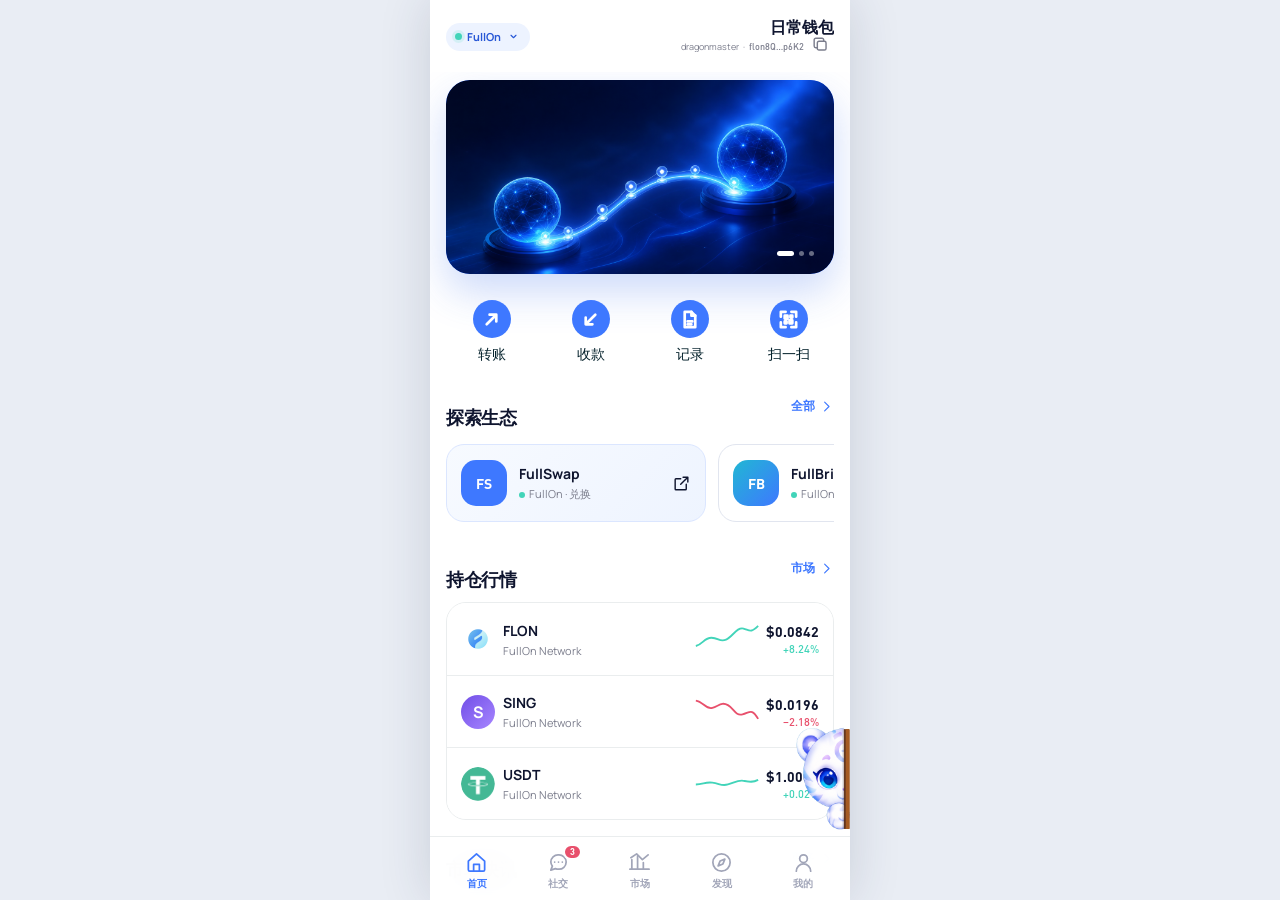
==== commit 97434fb6: "refactor(ui): 重构市场行情列表为表格化布局 - UI&UX v1：市场行情列表增加趋势独立列与收藏按钮 - UI&UX v1：表头增加排序指示与趋势列标题 - UI&UX v1：发现页 " ====
--- a/UI&UX/v1/index.html
+++ b/UI&UX/v1/index.html
@@ -6,7 +6,7 @@
   <meta name="theme-color" content="#ffffff">
   <meta name="description" content="Hufu Wallet · UI/UX v1 正式视觉设计稿">
   <title>Hufu Wallet · UI/UX v1</title>
-  <link rel="stylesheet" href="ui.css?v=80">
+  <link rel="stylesheet" href="ui.css?v=85">
 </head>
 <body>
   <a class="skip-link" href="#main-content">跳到主要内容</a>
@@ -245,11 +245,11 @@
           </div>
           <section aria-label="行情列表">
             <div class="market-card market-card-flat">
-              <div class="market-table-head" role="row"><span class="market-head-icon" role="columnheader" aria-sort="none"><button class="market-sort" type="button" data-market-sort="symbol">币种<span class="sort-arrows" aria-hidden="true"><i></i><i></i></span></button></span><span class="market-head-volume" role="columnheader" aria-sort="none"><button class="market-sort" type="button" data-market-sort="volume">24h成交量<span class="sort-arrows" aria-hidden="true"><i></i><i></i></span></button></span><span class="market-head-price" role="columnheader" aria-sort="none"><button class="market-sort" type="button" data-market-sort="price">最新价<span class="sort-arrows" aria-hidden="true"><i></i><i></i></span></button></span><span aria-hidden="true"></span></div>
-              <div class="market-row-shell" data-market-symbol="FLON" data-market-name="FLON" data-market-category="fullon" data-market-volume="2840000" data-market-price="0.0842"><button class="market-row market-row-table" type="button" data-action="open-market-detail" data-symbol="FLON"><span class="market-icon"><span class="coin-logo letter-logo flon-logo">F</span></span><span class="coin-name market-volume-info"><strong>FLON</strong><small>Vol $2.84M</small></span><span class="market-price-stack"><strong class="market-latest-price">$0.0842</strong><span class="market-change-row"><span class="sparkline up-line" aria-hidden="true"><svg viewBox="0 0 72 28"><path d="M2 24c8-2 9-9 17-9s9 5 16 2 12-14 19-12 8 5 16-3"/></svg></span><small class="market-change up">+8.24%</small></span></span></button><button class="market-favorite" type="button" data-action="toggle-market-favorite" data-symbol="FLON" aria-label="收藏 FLON" aria-pressed="false"><svg class="icon" aria-hidden="true"><use href="#i-star"></use></svg></button></div>
-              <div class="market-row-shell" data-market-symbol="SING" data-market-name="SING" data-market-category="fullon" data-market-volume="640200" data-market-price="0.0196"><button class="market-row market-row-table" type="button" data-action="open-market-detail" data-symbol="SING"><span class="market-icon"><span class="coin-logo letter-logo sing-logo">S</span></span><span class="coin-name market-volume-info"><strong>SING</strong><small>Vol $640.20K</small></span><span class="market-price-stack"><strong class="market-latest-price">$0.0196</strong><span class="market-change-row"><span class="sparkline down-line" aria-hidden="true"><svg viewBox="0 0 72 28"><path d="M2 5c8 1 11 10 18 8s10-7 17-3 8 12 16 10 10-7 17 5"/></svg></span><small class="market-change down">−2.18%</small></span></span></button><button class="market-favorite" type="button" data-action="toggle-market-favorite" data-symbol="SING" aria-label="收藏 SING" aria-pressed="false"><svg class="icon" aria-hidden="true"><use href="#i-star"></use></svg></button></div>
-              <div class="market-row-shell" data-market-symbol="BTC" data-market-name="Bitcoin" data-market-category="mainstream" data-market-volume="1190000000" data-market-price="116842"><button class="market-row market-row-table" type="button" data-action="open-market-detail" data-symbol="BTC"><span class="market-icon"><img class="coin-logo" src="assets/images/icon/BTC.png" alt="BTC"></span><span class="coin-name market-volume-info"><strong>BTC</strong><small>Vol $1.19B</small></span><span class="market-price-stack"><strong class="market-latest-price">$116,842</strong><span class="market-change-row"><span class="sparkline up-line" aria-hidden="true"><svg viewBox="0 0 72 28"><path d="M2 18c8 0 10-3 18-2s10 4 17 2 11-5 17-4 10 2 16-1"/></svg></span><small class="market-change up">+1.46%</small></span></span></button><button class="market-favorite" type="button" data-action="toggle-market-favorite" data-symbol="BTC" aria-label="收藏 BTC" aria-pressed="false"><svg class="icon" aria-hidden="true"><use href="#i-star"></use></svg></button></div>
-              <div class="market-row-shell" data-market-symbol="ETH" data-market-name="Ethereum" data-market-category="mainstream" data-market-volume="668400000" data-market-price="3742.16"><button class="market-row market-row-table" type="button" data-action="open-market-detail" data-symbol="ETH"><span class="market-icon"><img class="coin-logo" src="assets/images/icon/ETH.png" alt="ETH"></span><span class="coin-name market-volume-info"><strong>ETH</strong><small>Vol $668.40M</small></span><span class="market-price-stack"><strong class="market-latest-price">$3,742.16</strong><span class="market-change-row"><span class="sparkline down-line" aria-hidden="true"><svg viewBox="0 0 72 28"><path d="M2 7c8 1 10 8 18 7s10-6 17-4 9 11 17 9 9-5 16 6"/></svg></span><small class="market-change down">−0.62%</small></span></span></button><button class="market-favorite" type="button" data-action="toggle-market-favorite" data-symbol="ETH" aria-label="收藏 ETH" aria-pressed="false"><svg class="icon" aria-hidden="true"><use href="#i-star"></use></svg></button></div>
+              <div class="market-table-head" role="row"><span class="market-head-icon" role="columnheader" aria-sort="none"><button class="market-sort" type="button" data-market-sort="symbol">币种<span class="sort-arrows" aria-hidden="true"><i></i><i></i></span></button></span><span class="market-head-volume" role="columnheader" aria-sort="none"><button class="market-sort" type="button" data-market-sort="volume">24h成交量<span class="sort-arrows" aria-hidden="true"><i></i><i></i></span></button></span><span class="market-head-price" role="columnheader" aria-sort="none"><button class="market-sort" type="button" data-market-sort="price">最新价<span class="sort-arrows" aria-hidden="true"><i></i><i></i></span></button></span><span class="market-head-trend" role="columnheader">趋势</span><span aria-hidden="true"></span></div>
+              <div class="market-row-shell" data-market-symbol="FLON" data-market-name="FLON" data-market-category="fullon" data-market-volume="2840000" data-market-price="0.0842"><button class="market-row market-row-table" type="button" data-action="open-market-detail" data-symbol="FLON"><span class="market-icon"><span class="coin-logo letter-logo flon-logo">F</span></span><span class="coin-name market-volume-info"><strong>FLON</strong><small>Vol $2.84M</small></span><span class="market-price-stack"><strong class="market-latest-price">$0.0842</strong><small class="market-change up">+8.24%</small></span><span class="market-trend"><span class="sparkline up-line" aria-hidden="true"><svg viewBox="0 0 72 28"><path d="M2 24c8-2 9-9 17-9s9 5 16 2 12-14 19-12 8 5 16-3"/></svg></span></span></button><button class="market-favorite" type="button" data-action="toggle-market-favorite" data-symbol="FLON" aria-label="收藏 FLON" aria-pressed="false"><svg class="icon" aria-hidden="true"><use href="#i-star"></use></svg></button></div>
+              <div class="market-row-shell" data-market-symbol="SING" data-market-name="SING" data-market-category="fullon" data-market-volume="640200" data-market-price="0.0196"><button class="market-row market-row-table" type="button" data-action="open-market-detail" data-symbol="SING"><span class="market-icon"><span class="coin-logo letter-logo sing-logo">S</span></span><span class="coin-name market-volume-info"><strong>SING</strong><small>Vol $640.20K</small></span><span class="market-price-stack"><strong class="market-latest-price">$0.0196</strong><small class="market-change down">−2.18%</small></span><span class="market-trend"><span class="sparkline down-line" aria-hidden="true"><svg viewBox="0 0 72 28"><path d="M2 5c8 1 11 10 18 8s10-7 17-3 8 12 16 10 10-7 17 5"/></svg></span></span></button><button class="market-favorite" type="button" data-action="toggle-market-favorite" data-symbol="SING" aria-label="收藏 SING" aria-pressed="false"><svg class="icon" aria-hidden="true"><use href="#i-star"></use></svg></button></div>
+              <div class="market-row-shell" data-market-symbol="BTC" data-market-name="Bitcoin" data-market-category="mainstream" data-market-volume="1190000000" data-market-price="116842"><button class="market-row market-row-table" type="button" data-action="open-market-detail" data-symbol="BTC"><span class="market-icon"><img class="coin-logo" src="assets/images/icon/BTC.png" alt="BTC"></span><span class="coin-name market-volume-info"><strong>BTC</strong><small>Vol $1.19B</small></span><span class="market-price-stack"><strong class="market-latest-price">$116,842</strong><small class="market-change up">+1.46%</small></span><span class="market-trend"><span class="sparkline up-line" aria-hidden="true"><svg viewBox="0 0 72 28"><path d="M2 18c8 0 10-3 18-2s10 4 17 2 11-5 17-4 10 2 16-1"/></svg></span></span></button><button class="market-favorite" type="button" data-action="toggle-market-favorite" data-symbol="BTC" aria-label="收藏 BTC" aria-pressed="false"><svg class="icon" aria-hidden="true"><use href="#i-star"></use></svg></button></div>
+              <div class="market-row-shell" data-market-symbol="ETH" data-market-name="Ethereum" data-market-category="mainstream" data-market-volume="668400000" data-market-price="3742.16"><button class="market-row market-row-table" type="button" data-action="open-market-detail" data-symbol="ETH"><span class="market-icon"><img class="coin-logo" src="assets/images/icon/ETH.png" alt="ETH"></span><span class="coin-name market-volume-info"><strong>ETH</strong><small>Vol $668.40M</small></span><span class="market-price-stack"><strong class="market-latest-price">$3,742.16</strong><small class="market-change down">−0.62%</small></span><span class="market-trend"><span class="sparkline down-line" aria-hidden="true"><svg viewBox="0 0 72 28"><path d="M2 7c8 1 10 8 18 7s10-6 17-4 9 11 17 9 9-5 16 6"/></svg></span></span></button><button class="market-favorite" type="button" data-action="toggle-market-favorite" data-symbol="ETH" aria-label="收藏 ETH" aria-pressed="false"><svg class="icon" aria-hidden="true"><use href="#i-star"></use></svg></button></div>
             </div>
             <p class="market-search-empty" data-market-search-empty hidden>未找到相关币种，请尝试其他关键词</p>
           </section>
@@ -270,9 +270,9 @@
           <section aria-label="DApp 列表">
             <div class="discover-grid">
               <button class="discover-card" type="button" data-action="open-dapp" data-dapp="FullSwap" data-domain="fullswap.flon.network" data-network="FullOn" data-logo="FS" data-dapp-type="DeFi"><span class="dapp-logo logo-swap">FS</span><span><strong>FullSwap</strong><small>兑换 · 流动性</small></span><span class="dapp-card-meta"><span class="dapp-type-tag">DeFi</span><span class="verified-label"><svg class="icon icon-xs"><use href="#i-shield"></use></svg>已核验</span></span></button>
-              <button class="discover-card" type="button" data-action="open-dapp" data-dapp="FullBridge" data-domain="fullbridge.flon.network" data-network="FullOn" data-logo="FB" data-dapp-type="DeFi"><span class="dapp-logo logo-bridge">FB</span><span><strong>FullBridge</strong><small>跨链 · 资产桥</small></span><span class="dapp-card-meta"><span class="dapp-type-tag">DeFi</span><span class="verified-label"><svg class="icon icon-xs"><use href="#i-shield"></use></svg>已核验</span></span></button>
+              <button class="discover-card" type="button" data-action="open-dapp" data-dapp="FullBridge" data-domain="fullbridge.flon.network" data-network="FullOn" data-logo="FB" data-dapp-type="日常工具"><span class="dapp-logo logo-bridge">FB</span><span><strong>FullBridge</strong><small>跨链 · 资产桥</small></span><span class="dapp-card-meta"><span class="dapp-type-tag">日常工具</span><span class="verified-label"><svg class="icon icon-xs"><use href="#i-shield"></use></svg>已核验</span></span></button>
               <button class="discover-card" type="button" data-action="open-dapp" data-dapp="FullOn RWA" data-domain="rwa.flon.network" data-network="FullOn" data-logo="R" data-dapp-type="NFT"><span class="dapp-logo logo-rwa">R</span><span><strong>FullOn RWA</strong><small>RWA · 资产服务</small></span><span class="dapp-card-meta"><span class="dapp-type-tag">NFT</span><span class="verified-label"><svg class="icon icon-xs"><use href="#i-shield"></use></svg>已核验</span></span></button>
-              <button class="discover-card" type="button" data-action="open-dapp" data-dapp="Red Packet" data-domain="redpacket.flon.network" data-network="FullOn" data-logo="RP" data-dapp-type="日常工具"><span class="dapp-logo logo-redpacket">RP</span><span><strong>Red Packet</strong><small>社交 · 数字红包</small></span><span class="dapp-card-meta"><span class="dapp-type-tag">日常工具</span><span class="verified-label"><svg class="icon icon-xs"><use href="#i-shield"></use></svg>已核验</span></span></button>
+              <button class="discover-card" type="button" data-action="open-dapp" data-dapp="Red Packet" data-domain="redpacket.flon.network" data-network="FullOn" data-logo="RP" data-dapp-type="游戏"><span class="dapp-logo logo-redpacket">RP</span><span><strong>Red Packet</strong><small>社交 · 数字红包</small></span><span class="dapp-card-meta"><span class="dapp-type-tag">游戏</span><span class="verified-label"><svg class="icon icon-xs"><use href="#i-shield"></use></svg>已核验</span></span></button>
             </div>
           </section>
         </div>
--- a/UI&UX/v1/ui.css
+++ b/UI&UX/v1/ui.css
@@ -137,7 +137,7 @@
 }
 
 .market-card-flat {
-  --market-data-columns: 64px repeat(2, minmax(0, 1fr));
+  --market-data-columns: 64px minmax(0, 1fr) 92px 52px;
   overflow: visible;
   border: 0;
   border-radius: 0;
@@ -152,7 +152,6 @@
   color: var(--text-3);
   font-size: 10px;
   font-weight: 600;
-  border-bottom: 1px solid var(--divider);
 }
 
 .market-table-head > span {
@@ -190,6 +189,10 @@
   justify-content: center;
 }
 
+.market-table-head .market-head-trend {
+  justify-content: center;
+}
+
 .market-table-head .market-head-icon {
   justify-content: center;
 }
@@ -262,21 +265,18 @@
   font-family: "DIN", sans-serif;
 }
 
-.market-change-row {
-  display: flex;
-  align-items: center;
-  justify-content: center;
-  gap: 4px;
-  margin-top: 3px;
-}
-
-.market-change-row .sparkline {
+.market-trend {
+  display: grid;
+  place-items: center;
+  min-width: 0;
+}
+
+.market-trend .sparkline {
   display: block;
-  flex: 0 0 30px;
-  width: 30px;
-}
-
-.market-change-row .sparkline svg {
+  width: 40px;
+}
+
+.market-trend .sparkline svg {
   stroke-width: 2.4;
 }
 
@@ -295,7 +295,7 @@
 }
 
 .market-change {
-  margin-top: 0;
+  margin-top: 3px;
   font-size: 11px;
   font-weight: 700;
   line-height: 1.2;
@@ -338,12 +338,11 @@
 
 @media (max-width: 380px) {
   .market-card-flat {
-    --market-data-columns: 56px repeat(2, minmax(0, 1fr));
+    --market-data-columns: 56px minmax(0, 1fr) 78px 46px;
   }
 
-  .market-change-row .sparkline {
-    flex-basis: 26px;
-    width: 26px;
+  .market-trend .sparkline {
+    width: 34px;
   }
 }
 
@@ -738,8 +737,8 @@
   min-height: 0;
   padding: 24px 22px 20px;
   background:
-    radial-gradient(circle at 90% -2%, rgba(180, 210, 255, 0.24), transparent 34%),
-    linear-gradient(145deg, #1e4ab8 0%, #2a5fd6 46%, #4aa3f5 100%);
+    radial-gradient(circle at 90% -2%, rgba(224, 243, 255, 0.28), transparent 36%),
+    linear-gradient(145deg, #3e78ff 0%, #3e78ff 48%, #56c7ff 130%);
   border: 1px solid rgba(255, 255, 255, 0.16);
   border-radius: 26px;
   box-shadow: 0 18px 38px rgba(33, 79, 181, 0.24);
@@ -1195,7 +1194,7 @@
 .discover-header-search {
   flex: 1 1 auto;
   min-width: 0;
-  min-height: 48px;
+  min-height: 44px;
   overflow: hidden;
 }
 
@@ -1245,6 +1244,10 @@
   min-width: 0;
 }
 
+.discover-card {
+  position: relative;
+}
+
 .featured-dapp {
   width: 100%;
 }
@@ -1267,7 +1270,7 @@
   line-height: 1.45;
 }
 
-.discover-card > span:not(.dapp-logo):not(.verified-label) {
+.discover-card > span:not(.dapp-logo):not(.verified-label):not(.dapp-card-meta) {
   display: flex;
   flex-direction: column;
   gap: 3px;
@@ -1275,27 +1278,28 @@
   min-width: 0;
 }
 
-.discover-card > span:not(.dapp-logo):not(.verified-label) strong,
-.discover-card > span:not(.dapp-logo):not(.verified-label) small {
+.discover-card > span:not(.dapp-logo):not(.verified-label):not(.dapp-card-meta) strong,
+.discover-card > span:not(.dapp-logo):not(.verified-label):not(.dapp-card-meta) small {
   display: block;
   overflow: hidden;
   text-overflow: ellipsis;
   white-space: nowrap;
 }
 
-.discover-card > span:not(.dapp-logo):not(.verified-label) strong {
+.discover-card > span:not(.dapp-logo):not(.verified-label):not(.dapp-card-meta) strong {
   font-size: 14px;
 }
 
-.discover-card > span:not(.dapp-logo):not(.verified-label) small {
+.discover-card > span:not(.dapp-logo):not(.verified-label):not(.dapp-card-meta) small {
   color: var(--text-2);
   font-size: 11px;
 }
 
 .dapp-card-meta {
   display: flex;
-  align-items: center;
-  justify-content: space-between;
+  flex-direction: row;
+  align-items: center;
+  justify-content: flex-start;
   gap: 8px;
   width: 100%;
   min-width: 0;
@@ -1303,9 +1307,12 @@
 }
 
 .dapp-type-tag {
+  position: absolute;
+  top: 14px;
+  right: 14px;
   display: inline-flex;
   align-items: center;
-  max-width: calc(100% - 66px);
+  max-width: 72px;
   height: 22px;
   padding: 0 8px;
   overflow: hidden;
